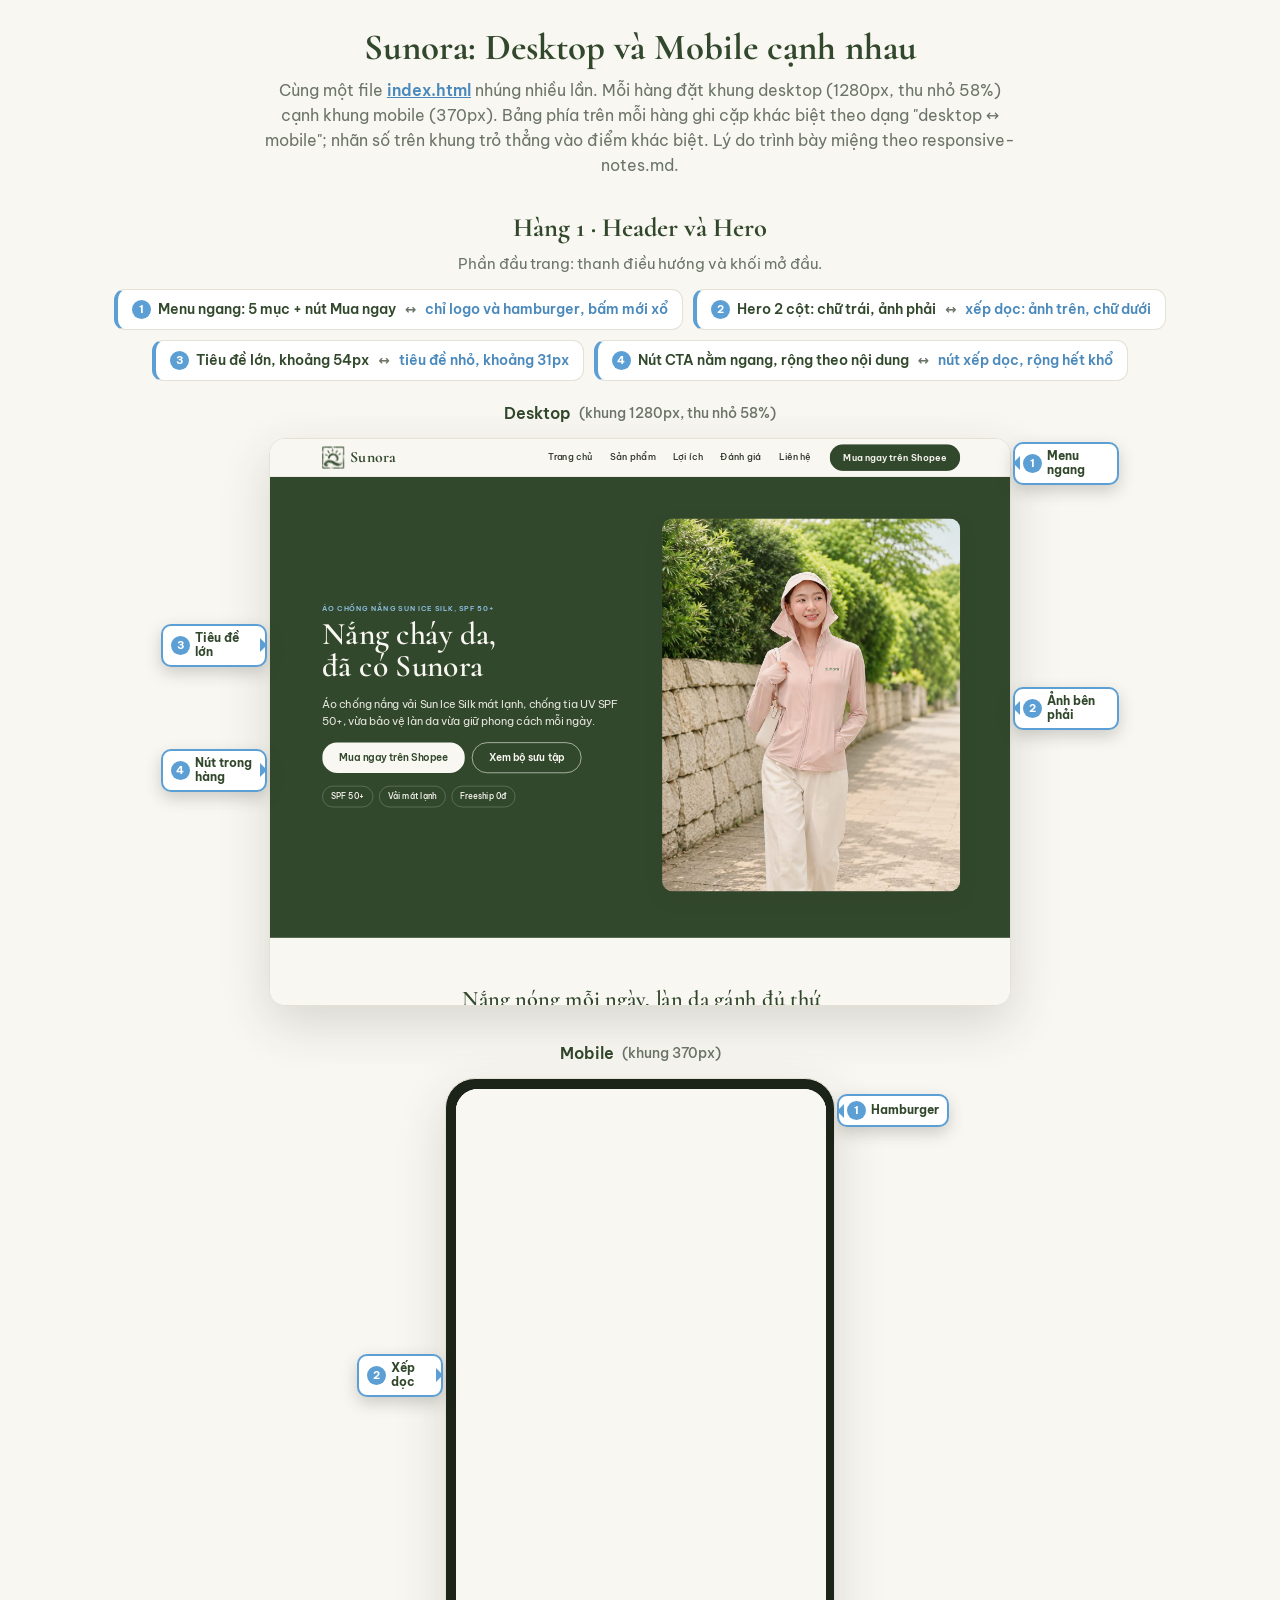
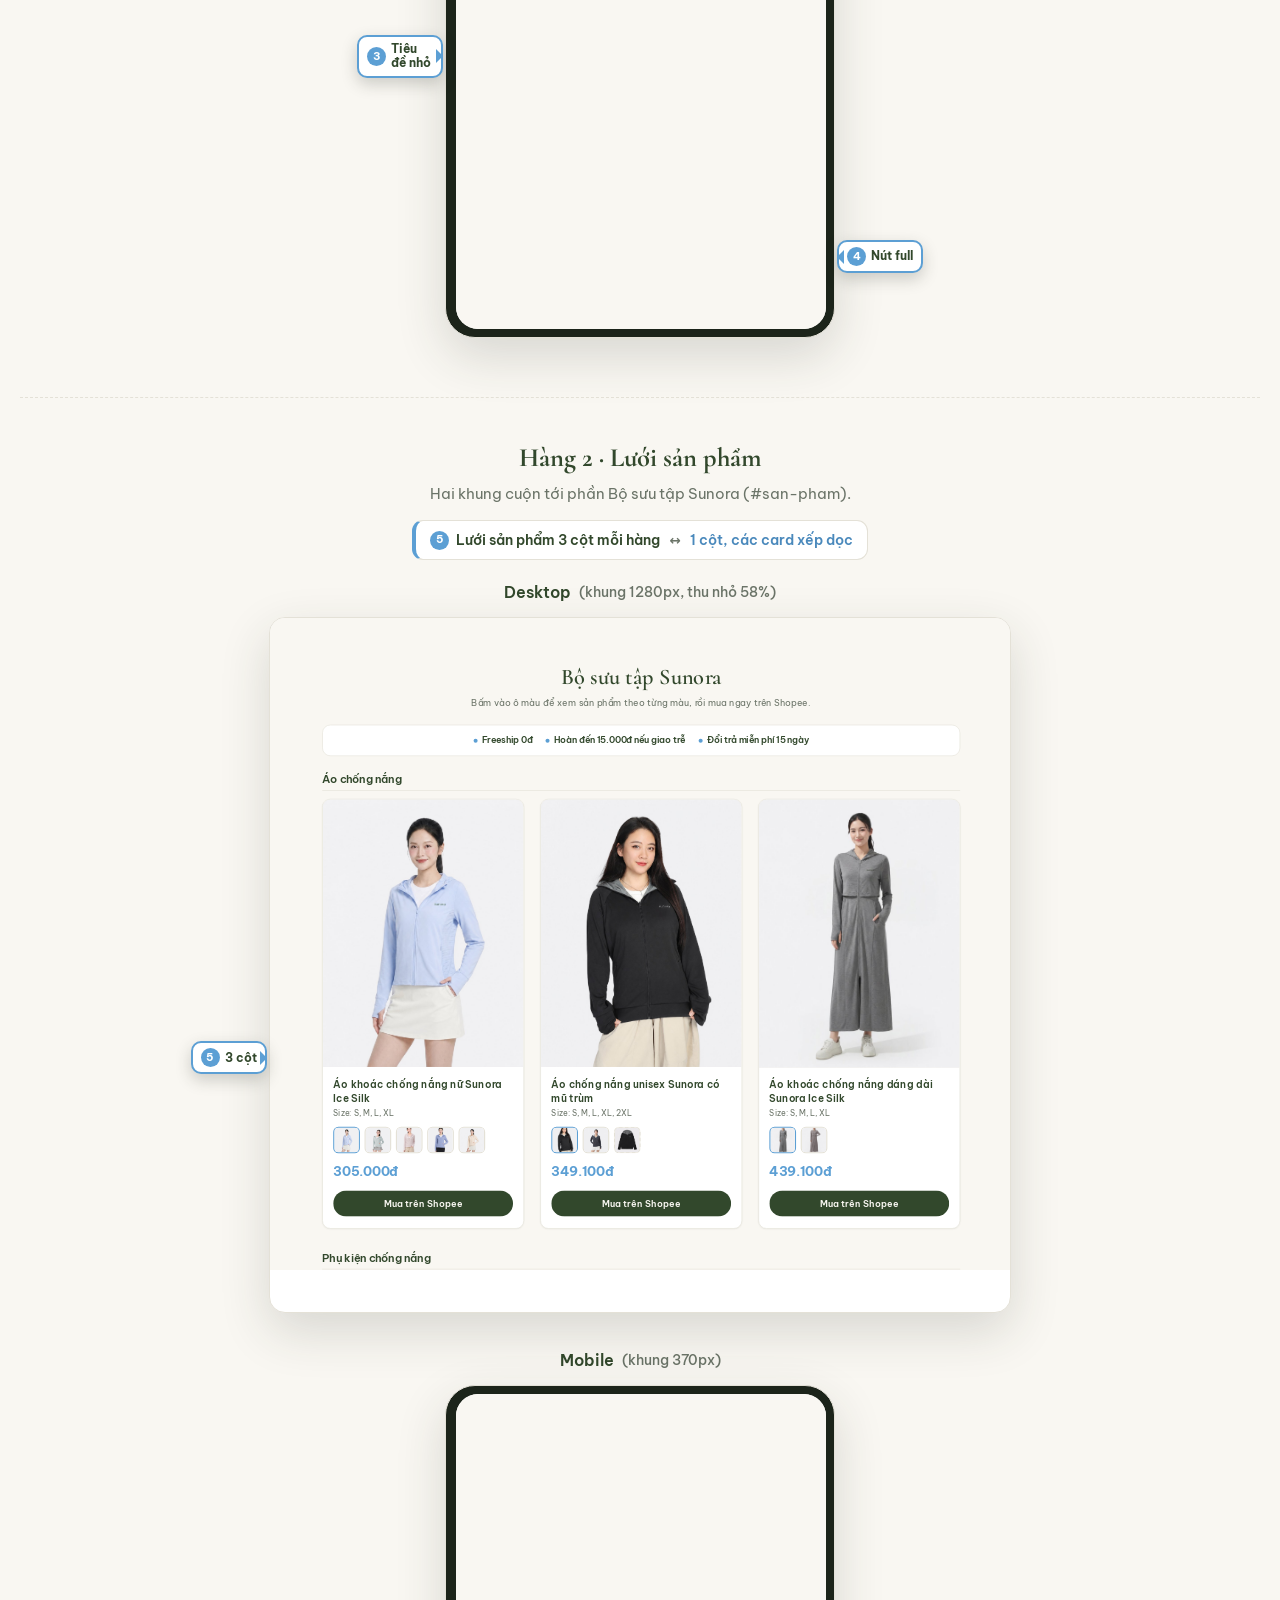
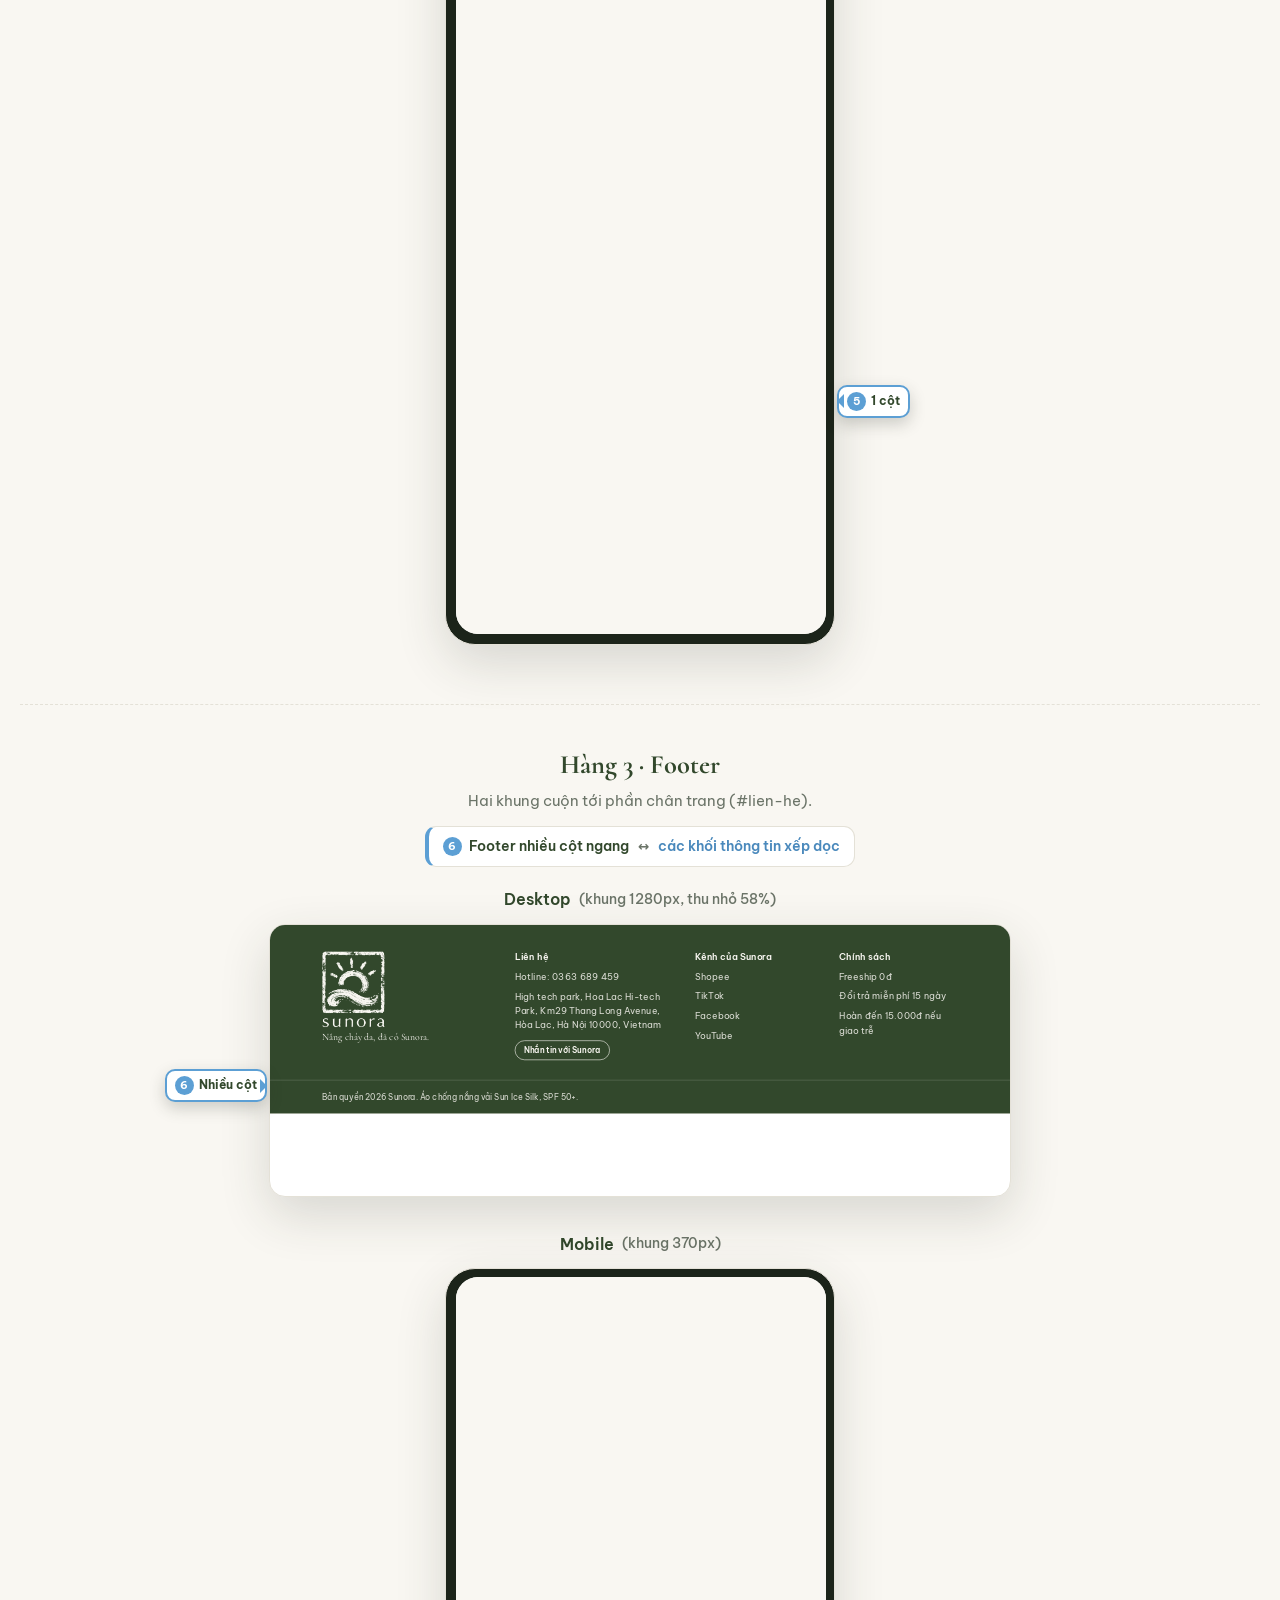
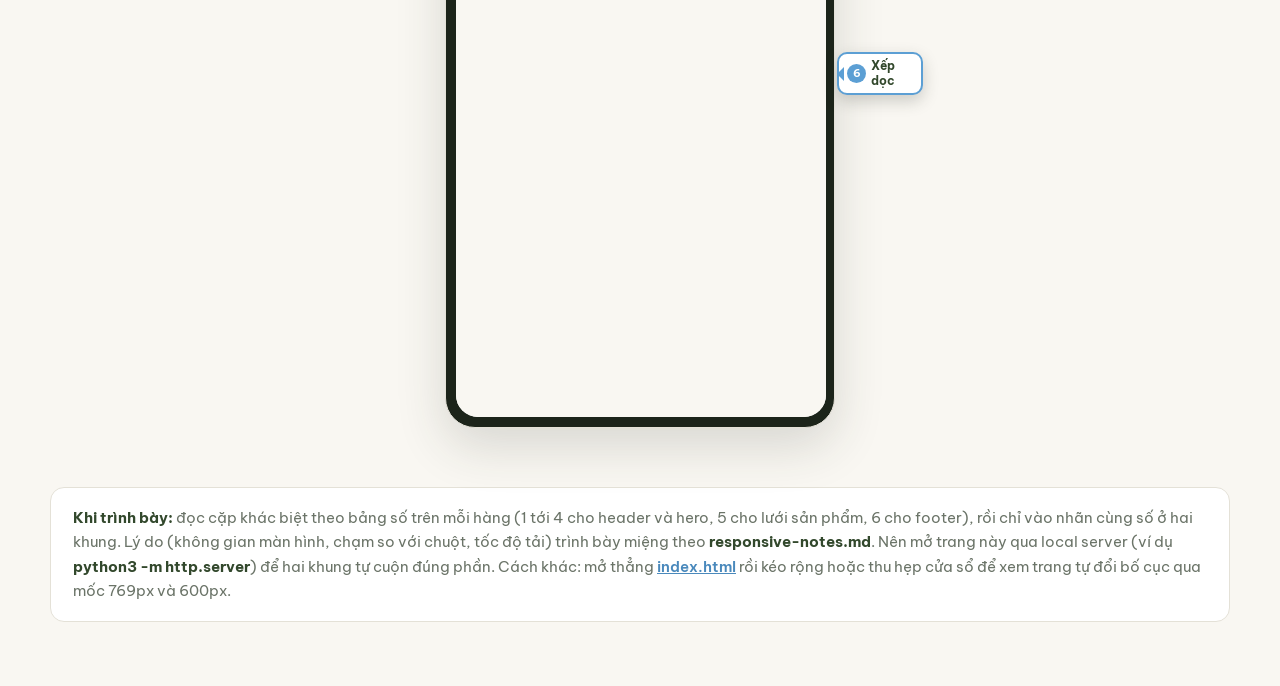
==== compare_N.html @ 93f47323 "Update Shopee prices in index.html and widen Hamburger callout in compare_N.html Co-Authored-By: Cla" ====
<!DOCTYPE html>
<html lang="vi">
<head>
  <meta charset="UTF-8">
  <meta name="viewport" content="width=device-width, initial-scale=1">
  <title>Sunora | So sánh Desktop và Mobile</title>
  <link rel="icon" type="image/png" href="assets/sunora-logo-icon.png">
  <link rel="preconnect" href="https://fonts.googleapis.com">
  <link rel="preconnect" href="https://fonts.gstatic.com" crossorigin>
  <link href="https://fonts.googleapis.com/css2?family=Be+Vietnam+Pro:wght@400;500;600;700&family=Cormorant:wght@600;700&display=swap" rel="stylesheet">
  <style>
    /* =====================================================================
       SUNORA  |  Trang so sánh Desktop vs Mobile (chiếu trước lớp)
       ---------------------------------------------------------------------
       CƠ CHẾ (giữ nguyên):
         - Khung desktop: iframe rộng 1280px (kích hoạt layout desktop) rồi
           transform: scale(0.58) cho vừa màn chiếu.
         - Khung mobile : iframe rộng 370px (kích hoạt layout mobile), 1:1.
         - Media query trong index.html phản ứng theo CHIỀU RỘNG iframe, nên mỗi
           khung tự chạy đúng bố cục thiết bị.
         - Hàng 2 và 3 cuộn iframe tới đúng phần (#san-pham, #lien-he) bằng JS
           same-origin (chạy khi mở qua local server). Mở bằng file:// thì dựa
           vào #hash trong src và chiều cao khung đã canh sẵn.

       NHÃN CALLOUT:
         - Mọi nhãn nằm NGOÀI khung, trong dải lề trái (lg) hoặc phải (rg), nên
           không bao giờ đè lên nội dung. Mũi tên ngắn trỏ vào mép khung gần điểm.
         - Toàn bộ TỌA ĐỘ NHÃN gom trong khối "VỊ TRÍ NHÃN" ở cuối phần CSS.
       ===================================================================== */

    :root {
      --moss: #32482C; --moss-dark: #28381F;
      --cream: #F9F7F2; --blue: #5C9FD4; --blue-dark: #4A89BC;
      --ink: #2C3327; --muted: #6B7468; --line: #E4E1D7;
      --head: "Cormorant", "Be Vietnam Pro", system-ui, serif;
      --body: "Be Vietnam Pro", system-ui, -apple-system, "Segoe UI", Roboto, sans-serif;
    }

    * { box-sizing: border-box; }
    body {
      margin: 0; font-family: var(--body);
      background: var(--cream); color: var(--ink);
      padding: 28px 20px 64px; line-height: 1.55;
    }

    /* --------------------------- Đầu trang ------------------------------- */
    .page-head { max-width: 1200px; margin: 0 auto 30px; text-align: center; }
    .page-head h1 { font-family: var(--head); color: var(--moss); font-size: 2.3rem; margin: 0 0 10px; line-height: 1.1; }
    .page-head p { color: var(--muted); margin: 0 auto; max-width: 760px; }
    .page-head a { color: var(--blue-dark); font-weight: 600; }

    /* --------------------------- Mỗi hàng so sánh ------------------------ */
    /* Đủ rộng để khung desktop (966px) và mobile (574px) đứng cạnh nhau trên màn
       chiếu rộng; màn hẹp hơn sẽ tự xuống dòng (khung mobile xuống dưới desktop). */
    .cmp { max-width: 1620px; margin: 0 auto 52px; }
    .cmp + .cmp { padding-top: 40px; border-top: 1px dashed var(--line); }

    .cmp__head { max-width: 1180px; margin: 0 auto 20px; }
    .cmp__head h2 { font-family: var(--head); color: var(--moss); font-size: 1.65rem; margin: 0 0 4px; text-align: center; }
    .cmp__head .cmp__sub { text-align: center; color: var(--muted); font-size: .92rem; margin: 0 0 14px; }

    /* Bảng cặp "desktop  ↔  mobile" (đây là phần chữ chính, đọc rõ khi chiếu) */
    .cmp__pairs { list-style: none; margin: 0; padding: 0; display: flex; flex-wrap: wrap; gap: 10px; justify-content: center; }
    .cmp__pairs li {
      background: #fff; border: 1px solid var(--line); border-left: 4px solid var(--blue);
      border-radius: 11px; padding: 9px 14px; font-size: 13.5px; color: var(--ink);
      max-width: 580px; display: flex; align-items: center; gap: 7px; flex-wrap: wrap;
    }
    .cmp__pairs .pc { color: var(--moss); font-weight: 600; }
    .cmp__pairs .mb { color: var(--blue-dark); font-weight: 600; }
    .cmp__pairs .sep { color: var(--muted); font-weight: 700; padding: 0 2px; }

    /* Huy hiệu số (bảng + callout dùng chung) */
    .tag {
      flex: 0 0 auto; width: 19px; height: 19px; border-radius: 50%;
      background: var(--blue); color: #fff; font-size: 11px; font-weight: 700;
      display: inline-flex; align-items: center; justify-content: center; vertical-align: middle;
    }

    /* --------------------------- Sân khấu 2 khung ------------------------ */
    .stage { display: flex; flex-wrap: wrap; gap: 28px; align-items: flex-start; justify-content: center; }
    .device { text-align: center; }
    /* Nhãn phải nằm TRÊN khung (block-level), không nằm cạnh, nếu không thì khung
       desktop và mobile cộng nhãn sẽ quá rộng và bị xuống dòng. */
    .device__label { display: flex; justify-content: center; align-items: center; gap: 8px; font-weight: 600; color: var(--moss); margin-bottom: 12px; }
    .device__label span { font-weight: 500; color: var(--muted); font-size: .85rem; }

    /* .frame có dải lề hai bên (--gut) để chứa nhãn; .screen mới là khung cắt. */
    .frame { position: relative; display: inline-block; line-height: 0; padding: 0 var(--gut); }
    .screen {
      background: #fff; border: 1px solid var(--line); border-radius: 16px;
      overflow: hidden; box-shadow: 0 18px 50px rgba(44, 51, 39, .16);
    }
    .screen iframe { border: 0; display: block; }

    /* Khung DESKTOP: nhúng 1280px rồi thu nhỏ 58% */
    .desktop { --scale: 0.58; --w: 1280px; --h: 1640px; --gut: 112px; }
    .desktop .screen { width: calc(var(--w) * var(--scale)); height: calc(var(--h) * var(--scale)); }
    .desktop iframe { width: var(--w); height: var(--h); transform: scale(var(--scale)); transform-origin: top left; }

    /* Khung MOBILE: viền điện thoại, iframe rộng 370px */
    .phone { --pw: 390px; --ph: 780px; --pad: 10px; --gut: 92px; }
    .phone .screen { width: var(--pw); height: var(--ph); border-radius: 30px; padding: var(--pad); background: #1c241a; }
    .phone iframe { width: calc(var(--pw) - var(--pad) * 2); height: calc(var(--ph) - var(--pad) * 2); border-radius: 22px; background: #fff; }

    /* Chiều cao riêng từng hàng (lộ đúng phần cần so sánh) */
    .stage-hero     .desktop { --h: 980px; }
    .stage-hero     .phone   { --ph: 860px; }
    .stage-products .desktop { --h: 1200px; }
    .stage-products .phone   { --ph: 860px; }
    .stage-footer   .desktop { --h: 470px; }
    .stage-footer   .phone   { --ph: 760px; }

    /* --------------------------- Callout (ngoài khung) ------------------- */
    .callout {
      position: absolute; z-index: 6; pointer-events: none;
      display: inline-flex; align-items: center; gap: 5px;
      width: max-content; max-width: calc(var(--gut) - 6px); text-align: left;
      font-size: 12px; font-weight: 700; line-height: 1.2; color: var(--moss);
      background: #fff; border: 2px solid var(--blue); border-radius: 10px;
      padding: 5px 8px; box-shadow: 0 6px 16px rgba(44, 51, 39, .22);
    }
    /* lg = lề trái, mép phải nhãn sát mép trái màn, mũi tên trỏ phải vào màn */
    .callout.lg { right: calc(100% - var(--gut) + 2px); left: auto; }
    /* rg = lề phải, mép trái nhãn sát mép phải màn, mũi tên trỏ trái vào màn */
    .callout.rg { left: calc(100% - var(--gut) + 2px); right: auto; }

    .callout::after { content: ""; position: absolute; top: 50%; width: 0; height: 0; }
    .callout.lg::after { right: -9px; transform: translateY(-50%); border: 7px solid transparent; border-left-color: var(--blue); }
    .callout.rg::after { left: -9px;  transform: translateY(-50%); border: 7px solid transparent; border-right-color: var(--blue); }

    /* --------------------------- Ghi chú cuối trang ---------------------- */
    .legend {
      max-width: 1180px; margin: 4px auto 0; padding: 18px 22px;
      background: #fff; border: 1px solid var(--line); border-radius: 14px;
      color: var(--muted); font-size: .92rem; line-height: 1.65;
    }
    .legend strong { color: var(--moss); }
    .legend a { color: var(--blue-dark); font-weight: 600; }

    /* =====================================================================
       VỊ TRÍ NHÃN  (CHỈNH Ở ĐÂY)
       top = px trong KHUNG ĐÃ HIỂN THỊ. Desktop đã thu nhỏ 0.58 (1px khung
       desktop = ~1.72px nội dung gốc). Mobile 1:1. lg/rg đặt ở class trong HTML.
       ===================================================================== */
    /* Hàng 1 desktop (canh theo vị trí thật đo trong khung) */
    #r1d1 { top: 4px; }     /* Menu ngang (rg) -> thanh menu */
    #r1d3 { top: 186px; }   /* Tiêu đề lớn (lg) -> tiêu đề hero */
    #r1d2 { top: 249px; }   /* Ảnh bên phải (rg) -> ảnh người mẫu */
    #r1d4 { top: 311px; }   /* Nút trong hàng (lg) -> cụm nút CTA */
    /* Hàng 1 mobile */
    #r1m1 { top: 16px; max-width: none; white-space: nowrap; }   /* Hamburger (rg): cho hiện đủ một dòng, không cắt */
    #r1m2 { top: 276px; }   /* Xếp dọc (lg) -> ảnh nằm trên */
    #r1m3 { top: 557px; }   /* Tiêu đề nhỏ (lg) */
    #r1m4 { top: 762px; }   /* Nút full (rg) */
    /* Hàng 2 */
    #r2d5 { top: 424px; }   /* 3 cột (lg) -> hàng 3 card */
    #r2m5 { top: 600px; }   /* 1 cột (rg) -> card đơn */
    /* Hàng 3 */
    #r3d6 { top: 145px; }   /* Nhiều cột (lg) -> 4 cột footer */
    #r3m6 { top: 384px; }   /* Xếp dọc (rg) -> khối footer dọc */

    /* Màn hẹp: hai khung tự xuống dòng cho gọn */
    @media (max-width: 1024px) {
      .stage { gap: 20px; }
    }
  </style>
</head>
<body>

  <header class="page-head">
    <h1>Sunora: Desktop và Mobile cạnh nhau</h1>
    <p>Cùng một file <a href="index.html" target="_blank" rel="noopener">index.html</a> nhúng nhiều lần.
       Mỗi hàng đặt khung desktop (1280px, thu nhỏ 58%) cạnh khung mobile (370px). Bảng phía trên mỗi hàng ghi
       cặp khác biệt theo dạng "desktop ↔ mobile"; nhãn số trên khung trỏ thẳng vào điểm khác biệt. Lý do trình
       bày miệng theo responsive-notes.md.</p>
  </header>

  <!-- ===================== HÀNG 1: HEADER + HERO ===================== -->
  <section class="cmp stage-hero">
    <div class="cmp__head">
      <h2>Hàng 1 · Header và Hero</h2>
      <p class="cmp__sub">Phần đầu trang: thanh điều hướng và khối mở đầu.</p>
      <ul class="cmp__pairs">
        <li><span class="tag">1</span> <span class="pc">Menu ngang: 5 mục + nút Mua ngay</span> <span class="sep">↔</span> <span class="mb">chỉ logo và hamburger, bấm mới xổ</span></li>
        <li><span class="tag">2</span> <span class="pc">Hero 2 cột: chữ trái, ảnh phải</span> <span class="sep">↔</span> <span class="mb">xếp dọc: ảnh trên, chữ dưới</span></li>
        <li><span class="tag">3</span> <span class="pc">Tiêu đề lớn, khoảng 54px</span> <span class="sep">↔</span> <span class="mb">tiêu đề nhỏ, khoảng 31px</span></li>
        <li><span class="tag">4</span> <span class="pc">Nút CTA nằm ngang, rộng theo nội dung</span> <span class="sep">↔</span> <span class="mb">nút xếp dọc, rộng hết khổ</span></li>
      </ul>
    </div>

    <div class="stage">
      <section class="device desktop">
        <div class="device__label">Desktop <span>(khung 1280px, thu nhỏ 58%)</span></div>
        <div class="frame">
          <div class="screen"><iframe src="index.html" title="Sunora desktop: header và hero"></iframe></div>
          <span class="callout rg" id="r1d1"><span class="tag">1</span> Menu ngang</span>
          <span class="callout lg" id="r1d3"><span class="tag">3</span> Tiêu đề lớn</span>
          <span class="callout lg" id="r1d4"><span class="tag">4</span> Nút trong hàng</span>
          <span class="callout rg" id="r1d2"><span class="tag">2</span> Ảnh bên phải</span>
        </div>
      </section>

      <section class="device phone">
        <div class="device__label">Mobile <span>(khung 370px)</span></div>
        <div class="frame">
          <div class="screen"><iframe src="index.html" title="Sunora mobile: header và hero"></iframe></div>
          <span class="callout rg" id="r1m1"><span class="tag">1</span> Hamburger</span>
          <span class="callout lg" id="r1m2"><span class="tag">2</span> Xếp dọc</span>
          <span class="callout lg" id="r1m3"><span class="tag">3</span> Tiêu đề nhỏ</span>
          <span class="callout rg" id="r1m4"><span class="tag">4</span> Nút full</span>
        </div>
      </section>
    </div>
  </section>

  <!-- ===================== HÀNG 2: LƯỚI SẢN PHẨM ===================== -->
  <section class="cmp stage-products">
    <div class="cmp__head">
      <h2>Hàng 2 · Lưới sản phẩm</h2>
      <p class="cmp__sub">Hai khung cuộn tới phần Bộ sưu tập Sunora (#san-pham).</p>
      <ul class="cmp__pairs">
        <li><span class="tag">5</span> <span class="pc">Lưới sản phẩm 3 cột mỗi hàng</span> <span class="sep">↔</span> <span class="mb">1 cột, các card xếp dọc</span></li>
      </ul>
    </div>

    <div class="stage">
      <section class="device desktop">
        <div class="device__label">Desktop <span>(khung 1280px, thu nhỏ 58%)</span></div>
        <div class="frame">
          <div class="screen"><iframe src="index.html#san-pham" data-scroll="#san-pham" title="Sunora desktop: lưới sản phẩm 3 cột"></iframe></div>
          <span class="callout lg" id="r2d5"><span class="tag">5</span> 3 cột</span>
        </div>
      </section>

      <section class="device phone">
        <div class="device__label">Mobile <span>(khung 370px)</span></div>
        <div class="frame">
          <div class="screen"><iframe src="index.html#san-pham" data-scroll="#san-pham" title="Sunora mobile: lưới sản phẩm 1 cột"></iframe></div>
          <span class="callout rg" id="r2m5"><span class="tag">5</span> 1 cột</span>
        </div>
      </section>
    </div>
  </section>

  <!-- ===================== HÀNG 3: FOOTER ===================== -->
  <section class="cmp stage-footer">
    <div class="cmp__head">
      <h2>Hàng 3 · Footer</h2>
      <p class="cmp__sub">Hai khung cuộn tới phần chân trang (#lien-he).</p>
      <ul class="cmp__pairs">
        <li><span class="tag">6</span> <span class="pc">Footer nhiều cột ngang</span> <span class="sep">↔</span> <span class="mb">các khối thông tin xếp dọc</span></li>
      </ul>
    </div>

    <div class="stage">
      <section class="device desktop">
        <div class="device__label">Desktop <span>(khung 1280px, thu nhỏ 58%)</span></div>
        <div class="frame">
          <div class="screen"><iframe src="index.html#lien-he" data-scroll="#lien-he" title="Sunora desktop: footer nhiều cột"></iframe></div>
          <span class="callout lg" id="r3d6"><span class="tag">6</span> Nhiều cột</span>
        </div>
      </section>

      <section class="device phone">
        <div class="device__label">Mobile <span>(khung 370px)</span></div>
        <div class="frame">
          <div class="screen"><iframe src="index.html#lien-he" data-scroll="#lien-he" title="Sunora mobile: footer xếp dọc"></iframe></div>
          <span class="callout rg" id="r3m6"><span class="tag">6</span> Xếp dọc</span>
        </div>
      </section>
    </div>
  </section>

  <p class="legend">
    <strong>Khi trình bày:</strong> đọc cặp khác biệt theo bảng số trên mỗi hàng (1 tới 4 cho header và hero,
    5 cho lưới sản phẩm, 6 cho footer), rồi chỉ vào nhãn cùng số ở hai khung. Lý do (không gian màn hình,
    chạm so với chuột, tốc độ tải) trình bày miệng theo <strong>responsive-notes.md</strong>.
    Nên mở trang này qua local server (ví dụ <strong>python3 -m http.server</strong>) để hai khung tự cuộn đúng phần.
    Cách khác: mở thẳng <a href="index.html" target="_blank" rel="noopener">index.html</a> rồi kéo rộng hoặc thu hẹp
    cửa sổ để xem trang tự đổi bố cục qua mốc 769px và 600px.
  </p>

  <script>
    /* Cuộn iframe có data-scroll tới đúng phần, trừ chiều cao header dính (~64px).
       Same-origin nên chạy khi mở qua local server. file:// có thể chặn, khi đó
       dựa vào #hash trong src và chiều cao khung đã canh sẵn. */
    (function () {
      var HEADER = 64;
      function place(f) {
        var sel = f.getAttribute('data-scroll');
        if (!sel) return;
        try {
          var w = f.contentWindow, d = w.document;
          var el = d.querySelector(sel);
          if (!el) return;
          d.documentElement.style.scrollBehavior = 'auto';
          w.scrollTo(0, 0);
          var y = el.getBoundingClientRect().top - HEADER - 6;
          w.scrollTo(0, Math.max(0, y));
        } catch (e) { /* file:// chặn DOM iframe: dựa vào #hash */ }
      }
      function hook(f) {
        f.addEventListener('load', function () {
          place(f);
          setTimeout(function () { place(f); }, 350);
          setTimeout(function () { place(f); }, 900);
        });
      }
      document.querySelectorAll('iframe[data-scroll]').forEach(hook);
      window.addEventListener('resize', function () {
        document.querySelectorAll('iframe[data-scroll]').forEach(place);
      });
      /* #hash trong src của iframe có thể khiến TRANG CHA tự cuộn xuống khi tải.
         Ghim trang cha về đầu trong ~1.6s đầu để luôn mở ra từ phần đầu. */
      function pinTop(){
        var n = 0;
        var id = setInterval(function () { window.scrollTo(0, 0); if (++n > 7) clearInterval(id); }, 200);
      }
      window.addEventListener('load', pinTop);
      pinTop();
    })();
  </script>

</body>
</html>
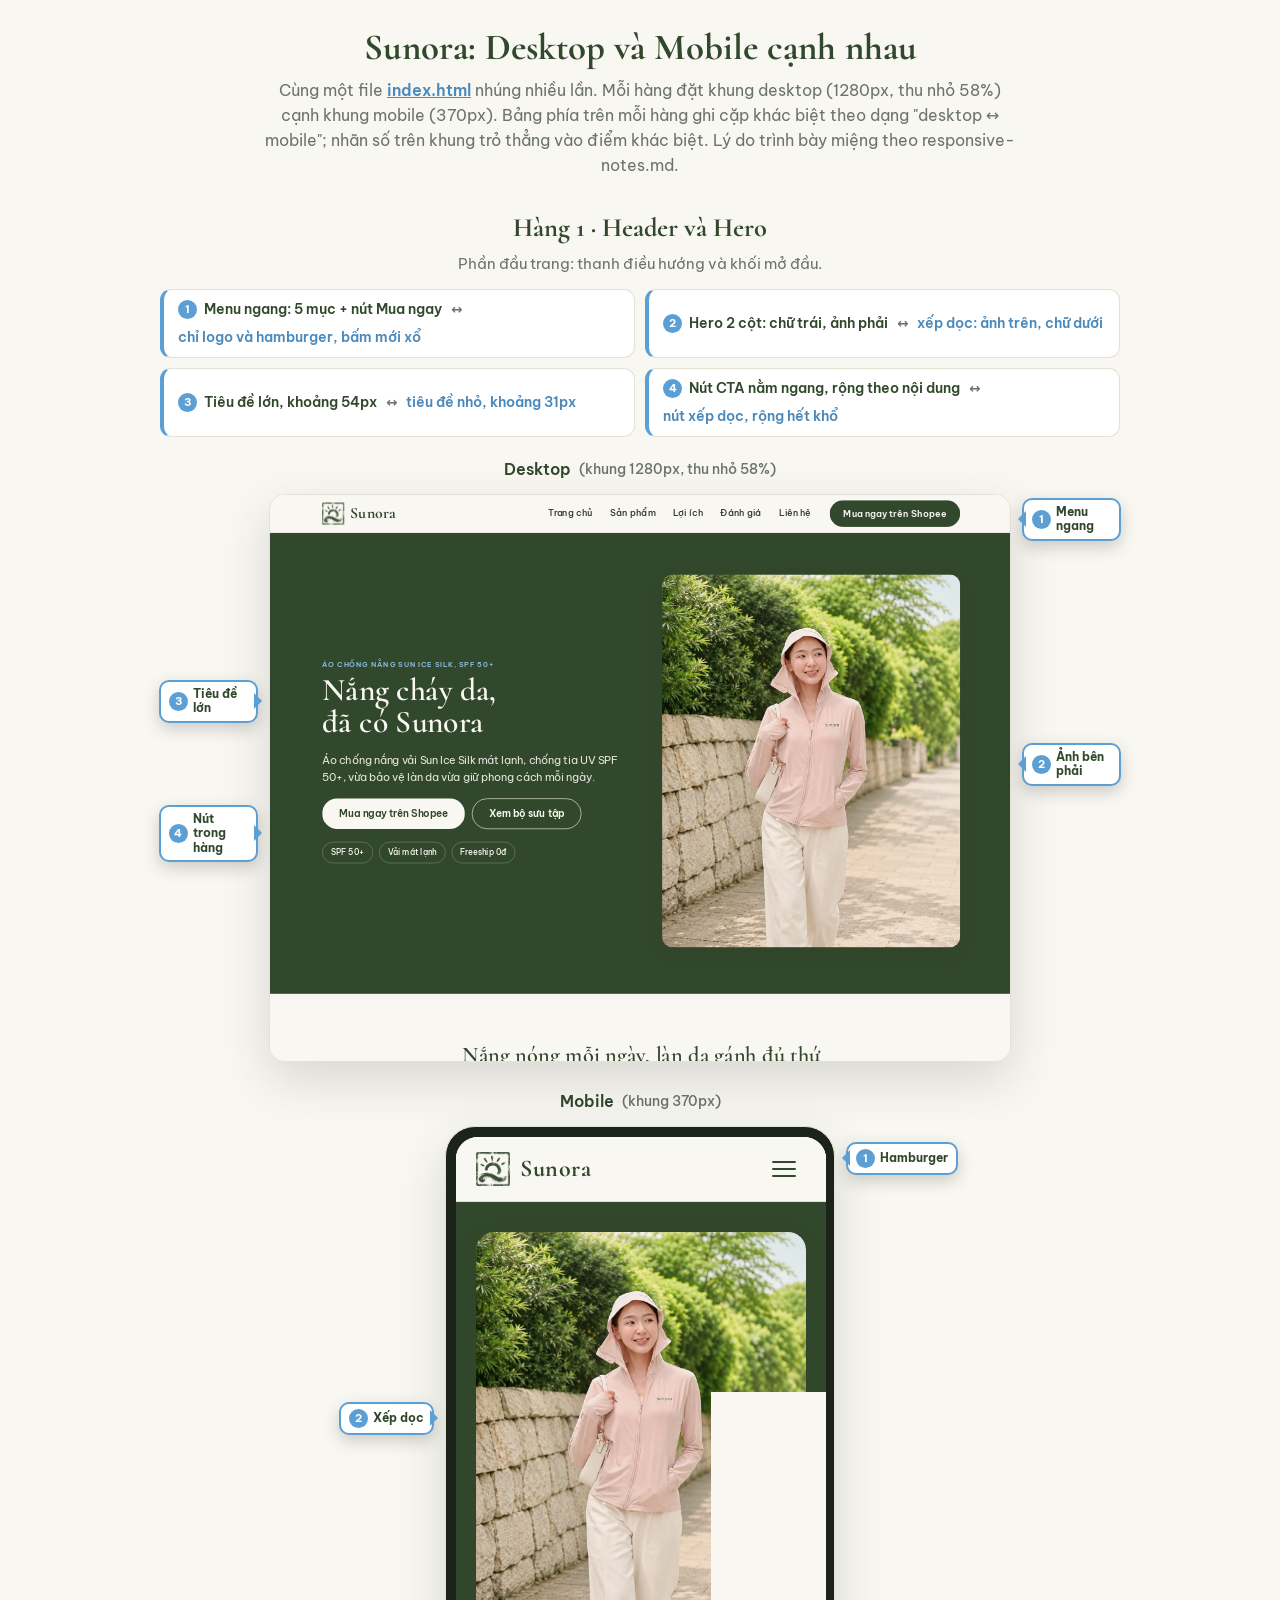
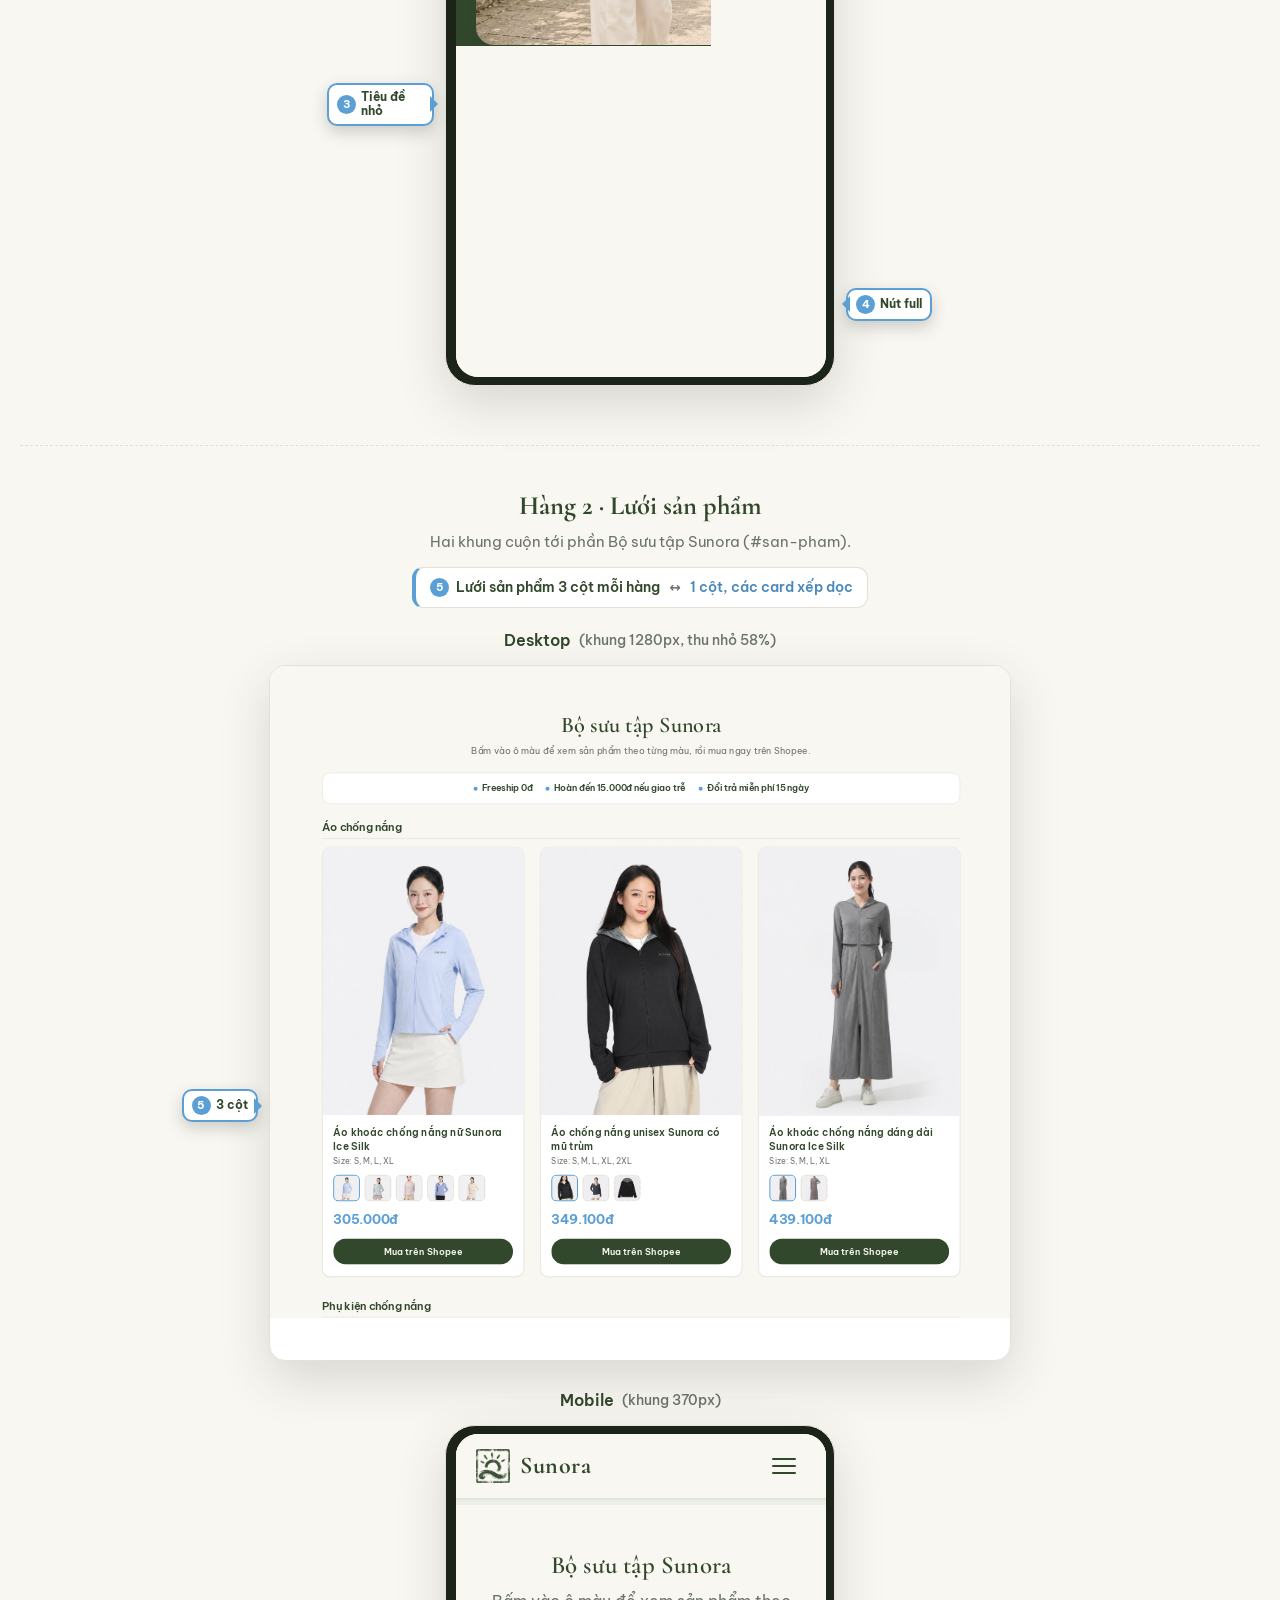
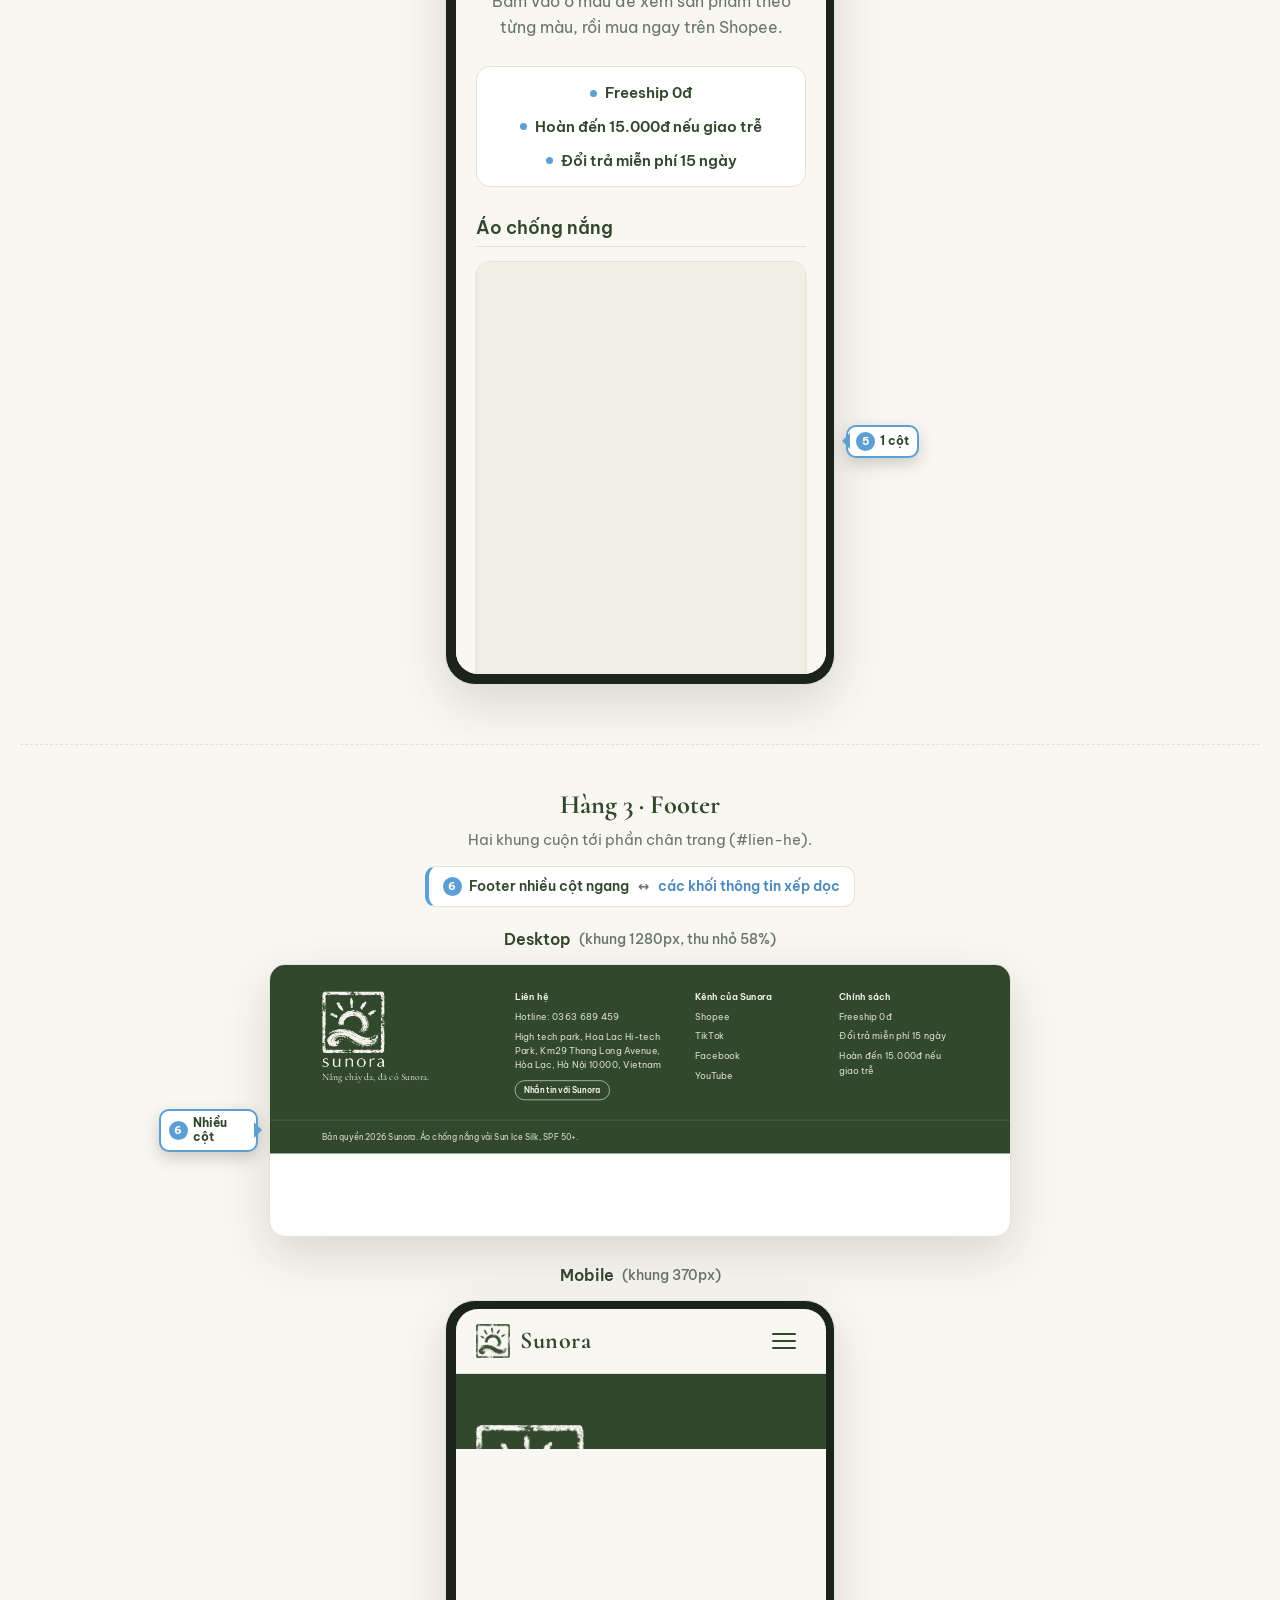
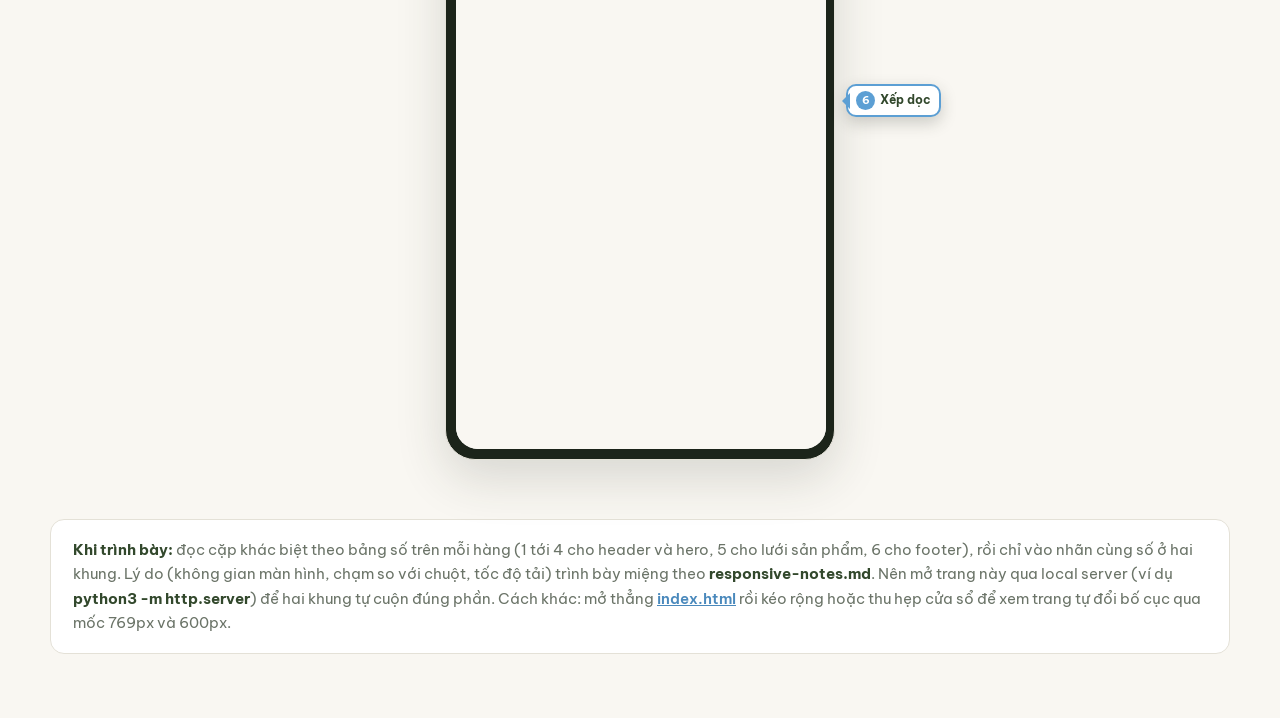
==== commit faea1d51: "Add breathing room to compare_N callout arrows and align Hang 1 pairs into a 2x2 grid Co-Authored-By" ====
--- a/compare_N.html
+++ b/compare_N.html
@@ -70,6 +70,14 @@
     .cmp__pairs .mb { color: var(--blue-dark); font-weight: 600; }
     .cmp__pairs .sep { color: var(--muted); font-weight: 700; padding: 0 2px; }
 
+    /* Hàng 1 có 4 chip cặp: xếp lưới 2x2 thẳng cột theo thứ tự 1,2,3,4 (1,2 trên; 3,4 dưới).
+       Hàng 2 và 3 chỉ có 1 chip nên giữ canh giữa theo .cmp__pairs gốc (flex center). */
+    .stage-hero .cmp__pairs {
+      display: grid; grid-template-columns: 1fr 1fr; gap: 10px;
+      max-width: 960px; margin-inline: auto;
+    }
+    .stage-hero .cmp__pairs li { max-width: none; }
+
     /* Huy hiệu số (bảng + callout dùng chung) */
     .tag {
       flex: 0 0 auto; width: 19px; height: 19px; border-radius: 50%;
@@ -78,7 +86,7 @@
     }
 
     /* --------------------------- Sân khấu 2 khung ------------------------ */
-    .stage { display: flex; flex-wrap: wrap; gap: 28px; align-items: flex-start; justify-content: center; }
+    .stage { display: flex; flex-wrap: wrap; gap: 20px; align-items: flex-start; justify-content: center; }
     .device { text-align: center; }
     /* Nhãn phải nằm TRÊN khung (block-level), không nằm cạnh, nếu không thì khung
        desktop và mobile cộng nhãn sẽ quá rộng và bị xuống dòng. */
@@ -99,7 +107,7 @@
     .desktop iframe { width: var(--w); height: var(--h); transform: scale(var(--scale)); transform-origin: top left; }
 
     /* Khung MOBILE: viền điện thoại, iframe rộng 370px */
-    .phone { --pw: 390px; --ph: 780px; --pad: 10px; --gut: 92px; }
+    .phone { --pw: 390px; --ph: 780px; --pad: 10px; --gut: 120px; }
     .phone .screen { width: var(--pw); height: var(--ph); border-radius: 30px; padding: var(--pad); background: #1c241a; }
     .phone iframe { width: calc(var(--pw) - var(--pad) * 2); height: calc(var(--ph) - var(--pad) * 2); border-radius: 22px; background: #fff; }
 
@@ -113,21 +121,23 @@
 
     /* --------------------------- Callout (ngoài khung) ------------------- */
     .callout {
+      --lead: 11px;   /* khoảng chip lùi khỏi mép khung, chừa chỗ cho mũi tên + khoảng thở */
       position: absolute; z-index: 6; pointer-events: none;
       display: inline-flex; align-items: center; gap: 5px;
-      width: max-content; max-width: calc(var(--gut) - 6px); text-align: left;
+      width: max-content; max-width: calc(var(--gut) - var(--lead) - 2px); text-align: left;
       font-size: 12px; font-weight: 700; line-height: 1.2; color: var(--moss);
       background: #fff; border: 2px solid var(--blue); border-radius: 10px;
       padding: 5px 8px; box-shadow: 0 6px 16px rgba(44, 51, 39, .22);
     }
-    /* lg = lề trái, mép phải nhãn sát mép trái màn, mũi tên trỏ phải vào màn */
-    .callout.lg { right: calc(100% - var(--gut) + 2px); left: auto; }
-    /* rg = lề phải, mép trái nhãn sát mép phải màn, mũi tên trỏ trái vào màn */
-    .callout.rg { left: calc(100% - var(--gut) + 2px); right: auto; }
-
+    /* lg = lề trái, nhãn lùi khỏi mép trái màn một khoảng --lead, mũi tên trỏ phải */
+    .callout.lg { right: calc(100% - var(--gut) + var(--lead)); left: auto; }
+    /* rg = lề phải, nhãn lùi khỏi mép phải màn một khoảng --lead, mũi tên trỏ trái */
+    .callout.rg { left: calc(100% - var(--gut) + var(--lead)); right: auto; }
+
+    /* Mũi tên dài hơn một chút và chừa khoảng thở khoảng 5px tới mép khung */
     .callout::after { content: ""; position: absolute; top: 50%; width: 0; height: 0; }
-    .callout.lg::after { right: -9px; transform: translateY(-50%); border: 7px solid transparent; border-left-color: var(--blue); }
-    .callout.rg::after { left: -9px;  transform: translateY(-50%); border: 7px solid transparent; border-right-color: var(--blue); }
+    .callout.lg::after { right: -14px; transform: translateY(-50%); border: 8px solid transparent; border-left-color: var(--blue); }
+    .callout.rg::after { left: -14px;  transform: translateY(-50%); border: 8px solid transparent; border-right-color: var(--blue); }
 
     /* --------------------------- Ghi chú cuối trang ---------------------- */
     .legend {
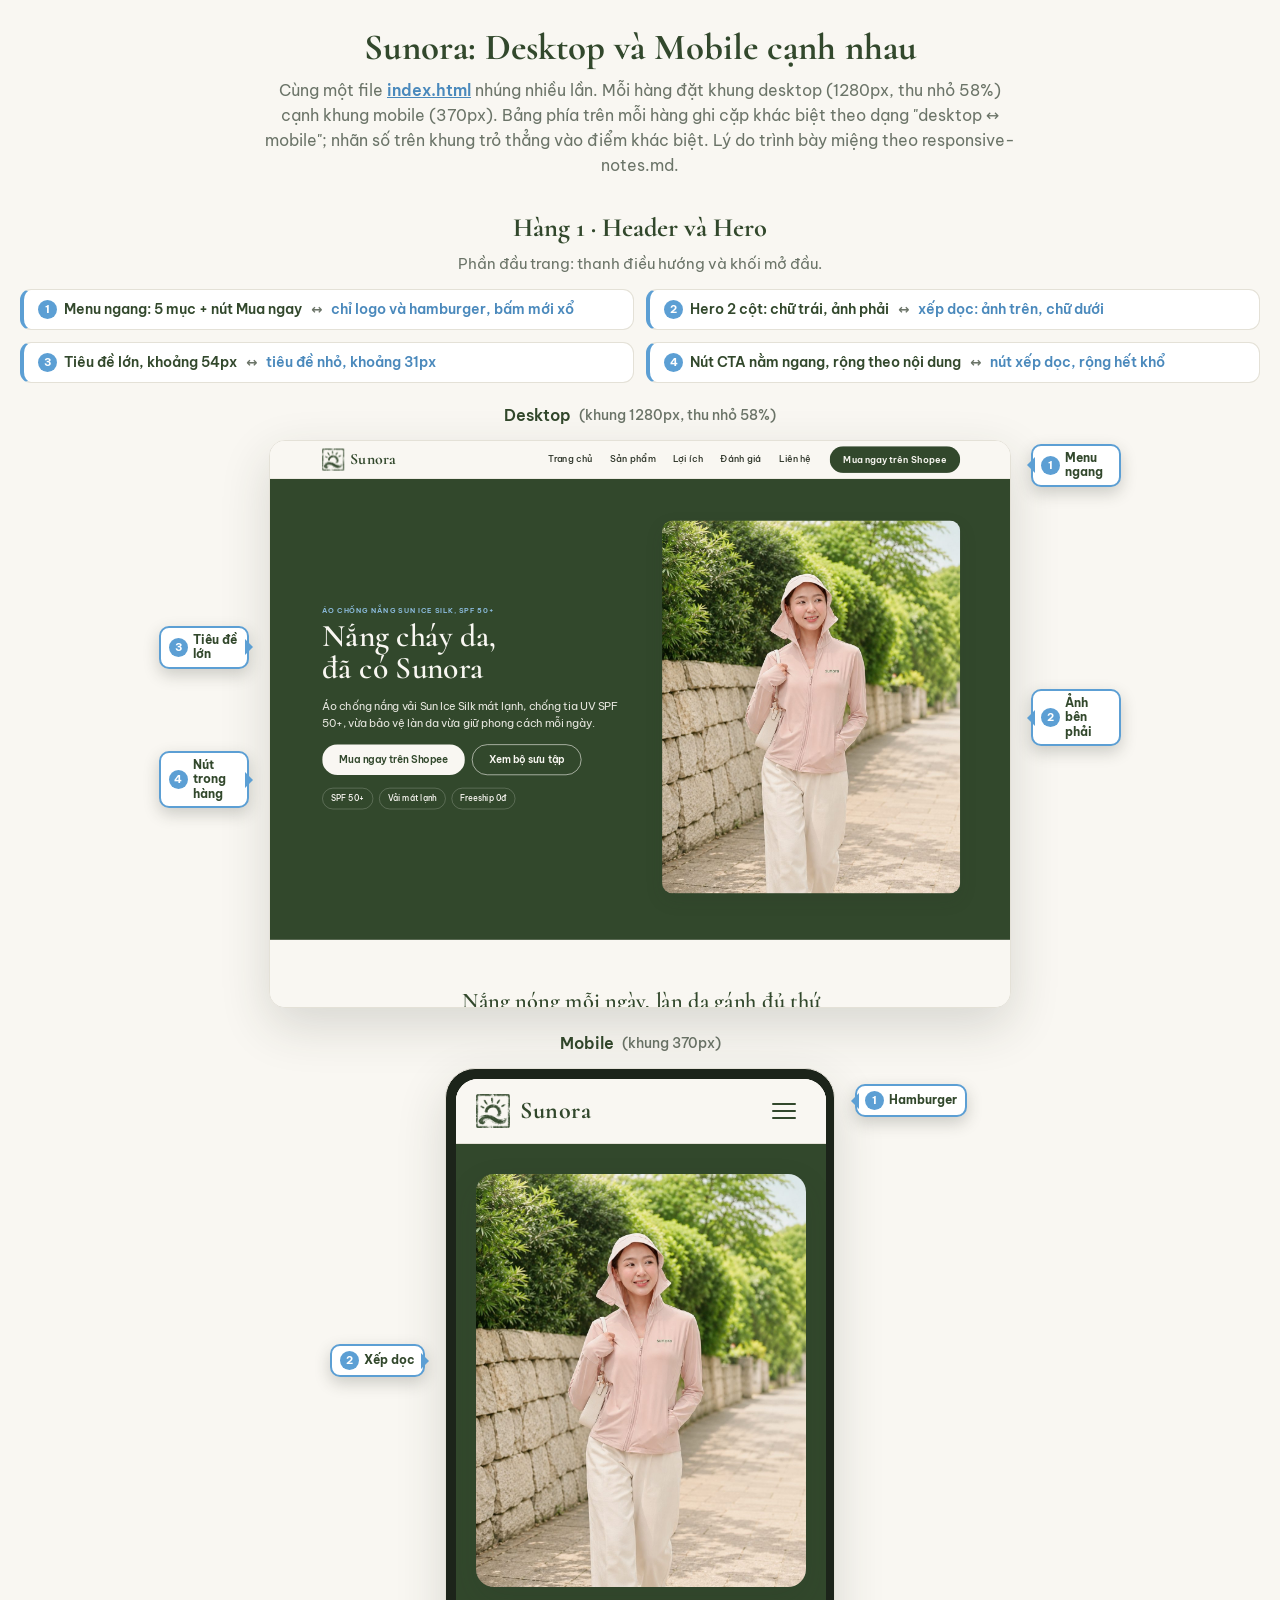
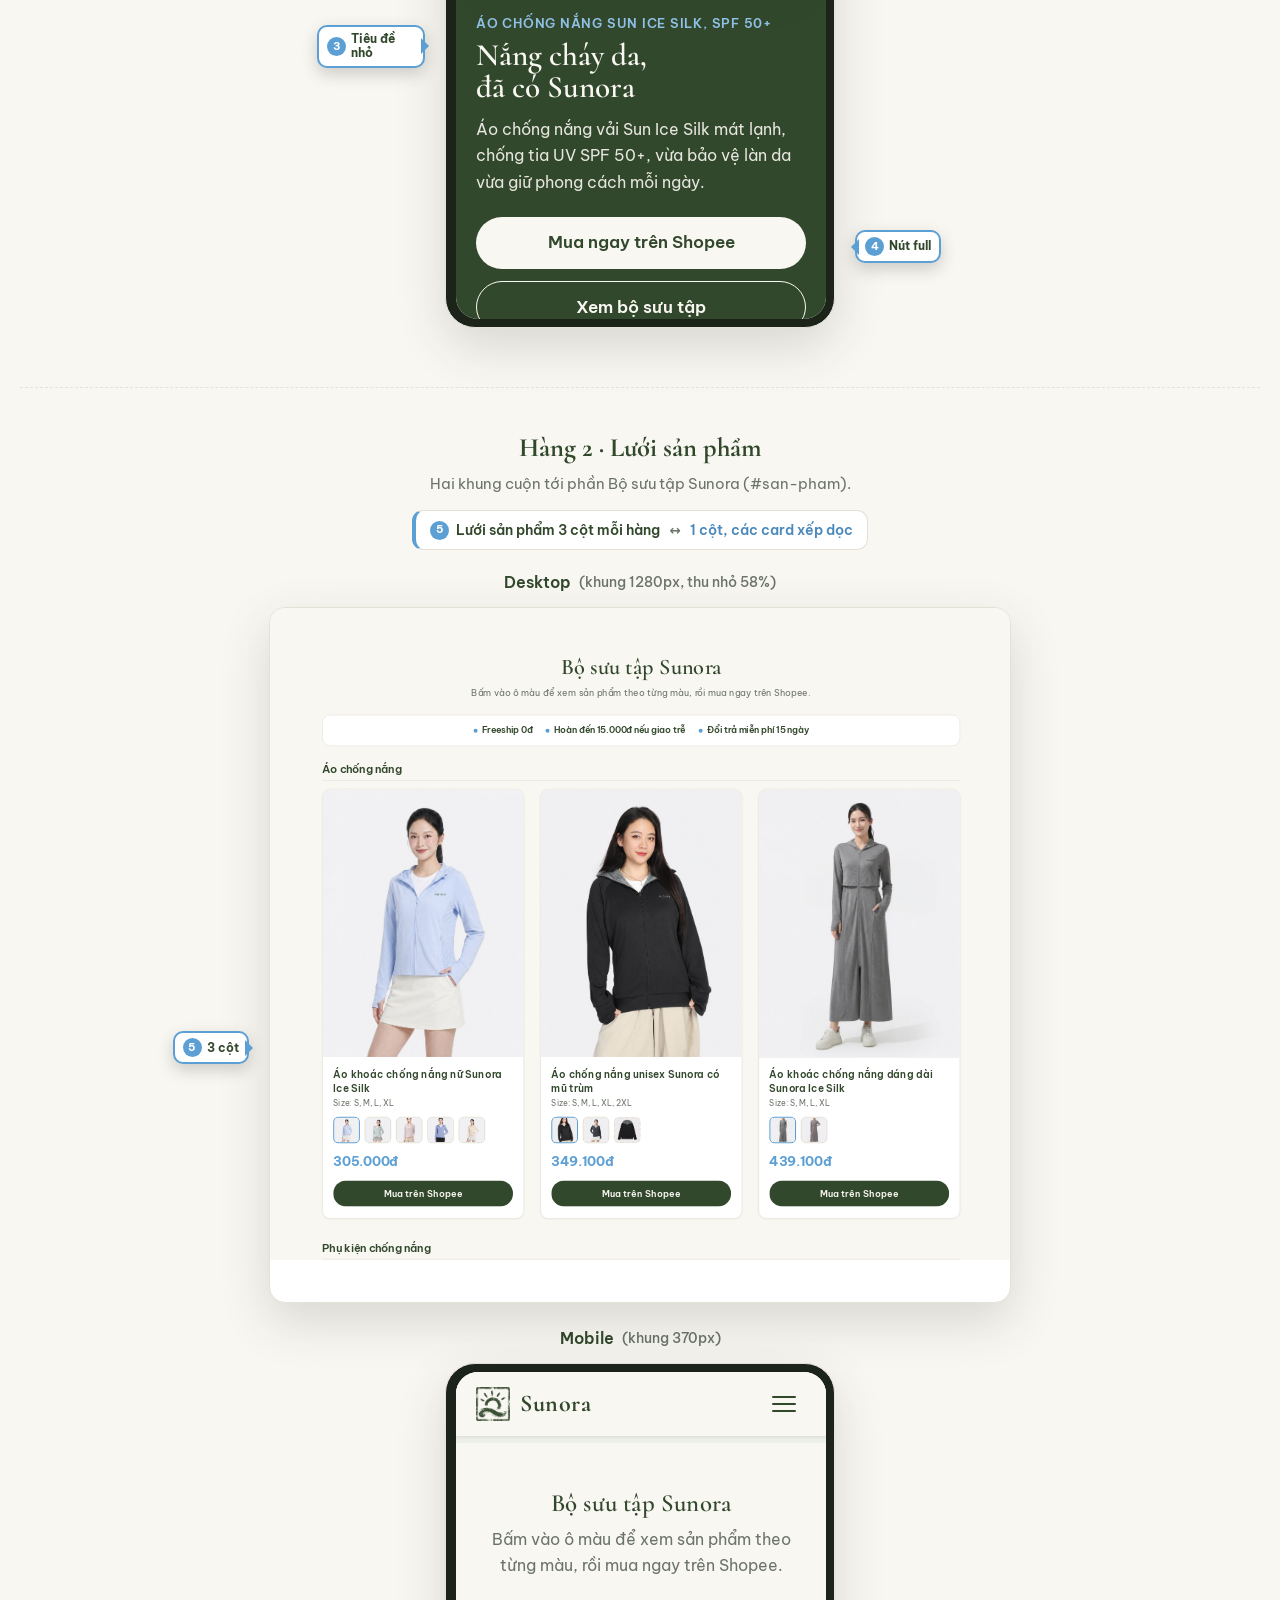
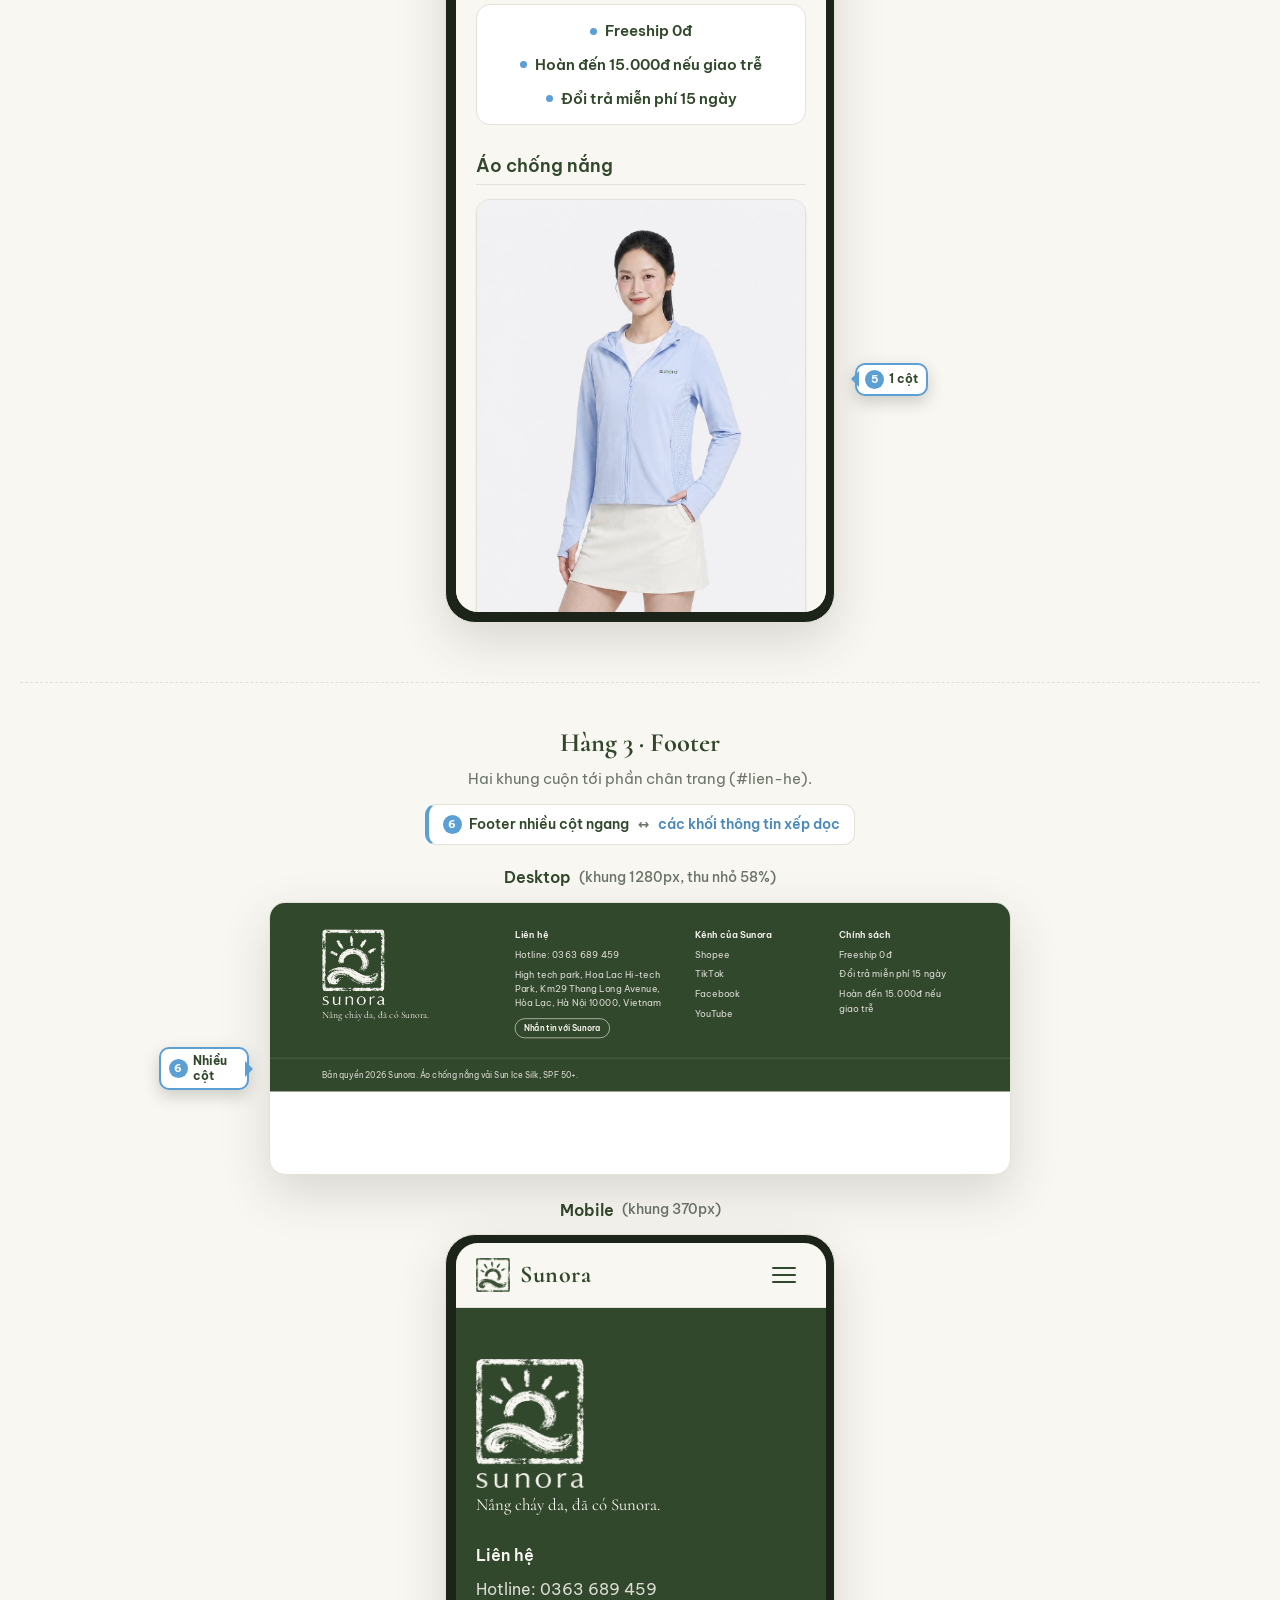
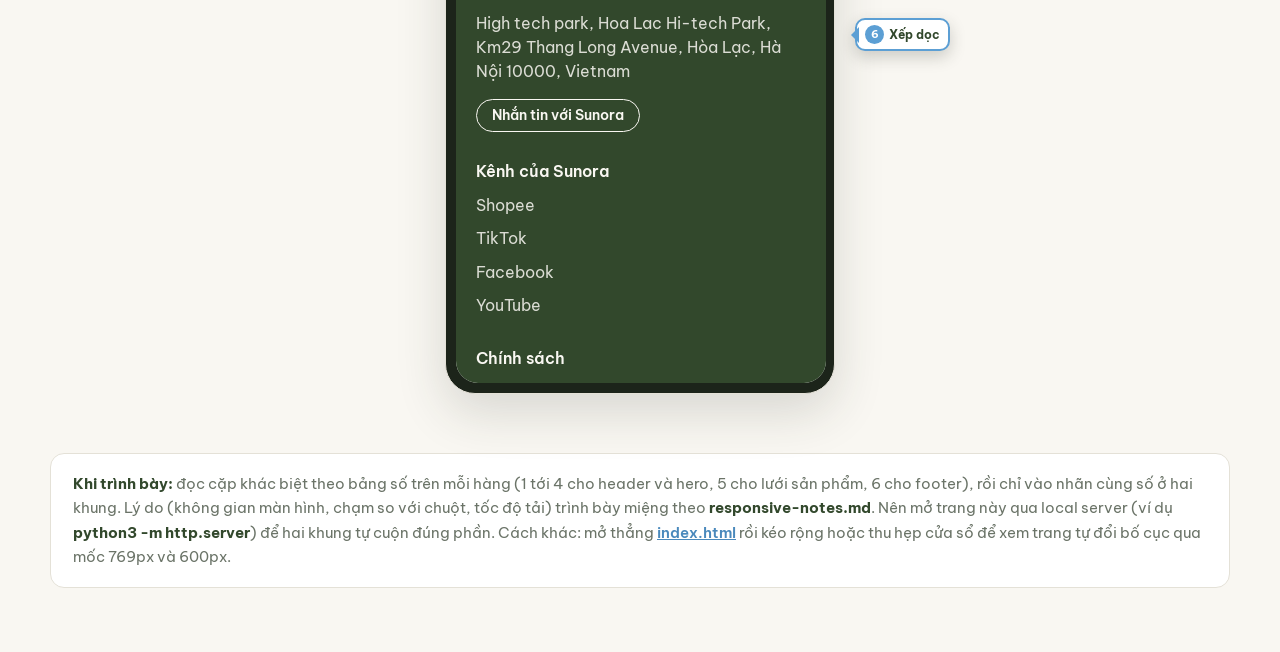
==== commit 4e6dc343: "Enlarge compare_N callout arrow clearance and fit Hang 1 pair chips on one line Co-Authored-By: Clau" ====
--- a/compare_N.html
+++ b/compare_N.html
@@ -50,9 +50,9 @@
     .page-head a { color: var(--blue-dark); font-weight: 600; }
 
     /* --------------------------- Mỗi hàng so sánh ------------------------ */
-    /* Đủ rộng để khung desktop (966px) và mobile (574px) đứng cạnh nhau trên màn
-       chiếu rộng; màn hẹp hơn sẽ tự xuống dòng (khung mobile xuống dưới desktop). */
-    .cmp { max-width: 1620px; margin: 0 auto 52px; }
+    /* Đủ rộng để khung desktop (966px) và mobile (650px) đứng cạnh nhau trên màn
+       chiếu rộng (1920); màn hẹp hơn sẽ tự xuống dòng (khung mobile xuống dưới desktop). */
+    .cmp { max-width: 1700px; margin: 0 auto 52px; }
     .cmp + .cmp { padding-top: 40px; border-top: 1px dashed var(--line); }
 
     .cmp__head { max-width: 1180px; margin: 0 auto 20px; }
@@ -71,10 +71,12 @@
     .cmp__pairs .sep { color: var(--muted); font-weight: 700; padding: 0 2px; }
 
     /* Hàng 1 có 4 chip cặp: xếp lưới 2x2 thẳng cột theo thứ tự 1,2,3,4 (1,2 trên; 3,4 dưới).
+       Cột đủ rộng để chip dài nhất (1 và 4) nằm gọn một dòng trên màn rộng; màn hẹp tự wrap.
        Hàng 2 và 3 chỉ có 1 chip nên giữ canh giữa theo .cmp__pairs gốc (flex center). */
+    .stage-hero .cmp__head { max-width: 1300px; }
     .stage-hero .cmp__pairs {
-      display: grid; grid-template-columns: 1fr 1fr; gap: 10px;
-      max-width: 960px; margin-inline: auto;
+      display: grid; grid-template-columns: 1fr 1fr; gap: 12px;
+      max-width: 1300px; margin-inline: auto;
     }
     .stage-hero .cmp__pairs li { max-width: none; }
 
@@ -86,7 +88,7 @@
     }
 
     /* --------------------------- Sân khấu 2 khung ------------------------ */
-    .stage { display: flex; flex-wrap: wrap; gap: 20px; align-items: flex-start; justify-content: center; }
+    .stage { display: flex; flex-wrap: wrap; gap: 16px; align-items: flex-start; justify-content: center; }
     .device { text-align: center; }
     /* Nhãn phải nằm TRÊN khung (block-level), không nằm cạnh, nếu không thì khung
        desktop và mobile cộng nhãn sẽ quá rộng và bị xuống dòng. */
@@ -107,7 +109,7 @@
     .desktop iframe { width: var(--w); height: var(--h); transform: scale(var(--scale)); transform-origin: top left; }
 
     /* Khung MOBILE: viền điện thoại, iframe rộng 370px */
-    .phone { --pw: 390px; --ph: 780px; --pad: 10px; --gut: 120px; }
+    .phone { --pw: 390px; --ph: 780px; --pad: 10px; --gut: 130px; }
     .phone .screen { width: var(--pw); height: var(--ph); border-radius: 30px; padding: var(--pad); background: #1c241a; }
     .phone iframe { width: calc(var(--pw) - var(--pad) * 2); height: calc(var(--ph) - var(--pad) * 2); border-radius: 22px; background: #fff; }
 
@@ -121,7 +123,7 @@
 
     /* --------------------------- Callout (ngoài khung) ------------------- */
     .callout {
-      --lead: 11px;   /* khoảng chip lùi khỏi mép khung, chừa chỗ cho mũi tên + khoảng thở */
+      --lead: 20px;   /* khoảng chip lùi khỏi mép khung, chừa chỗ cho mũi tên + khoảng thở rõ (khoảng 14px) */
       position: absolute; z-index: 6; pointer-events: none;
       display: inline-flex; align-items: center; gap: 5px;
       width: max-content; max-width: calc(var(--gut) - var(--lead) - 2px); text-align: left;
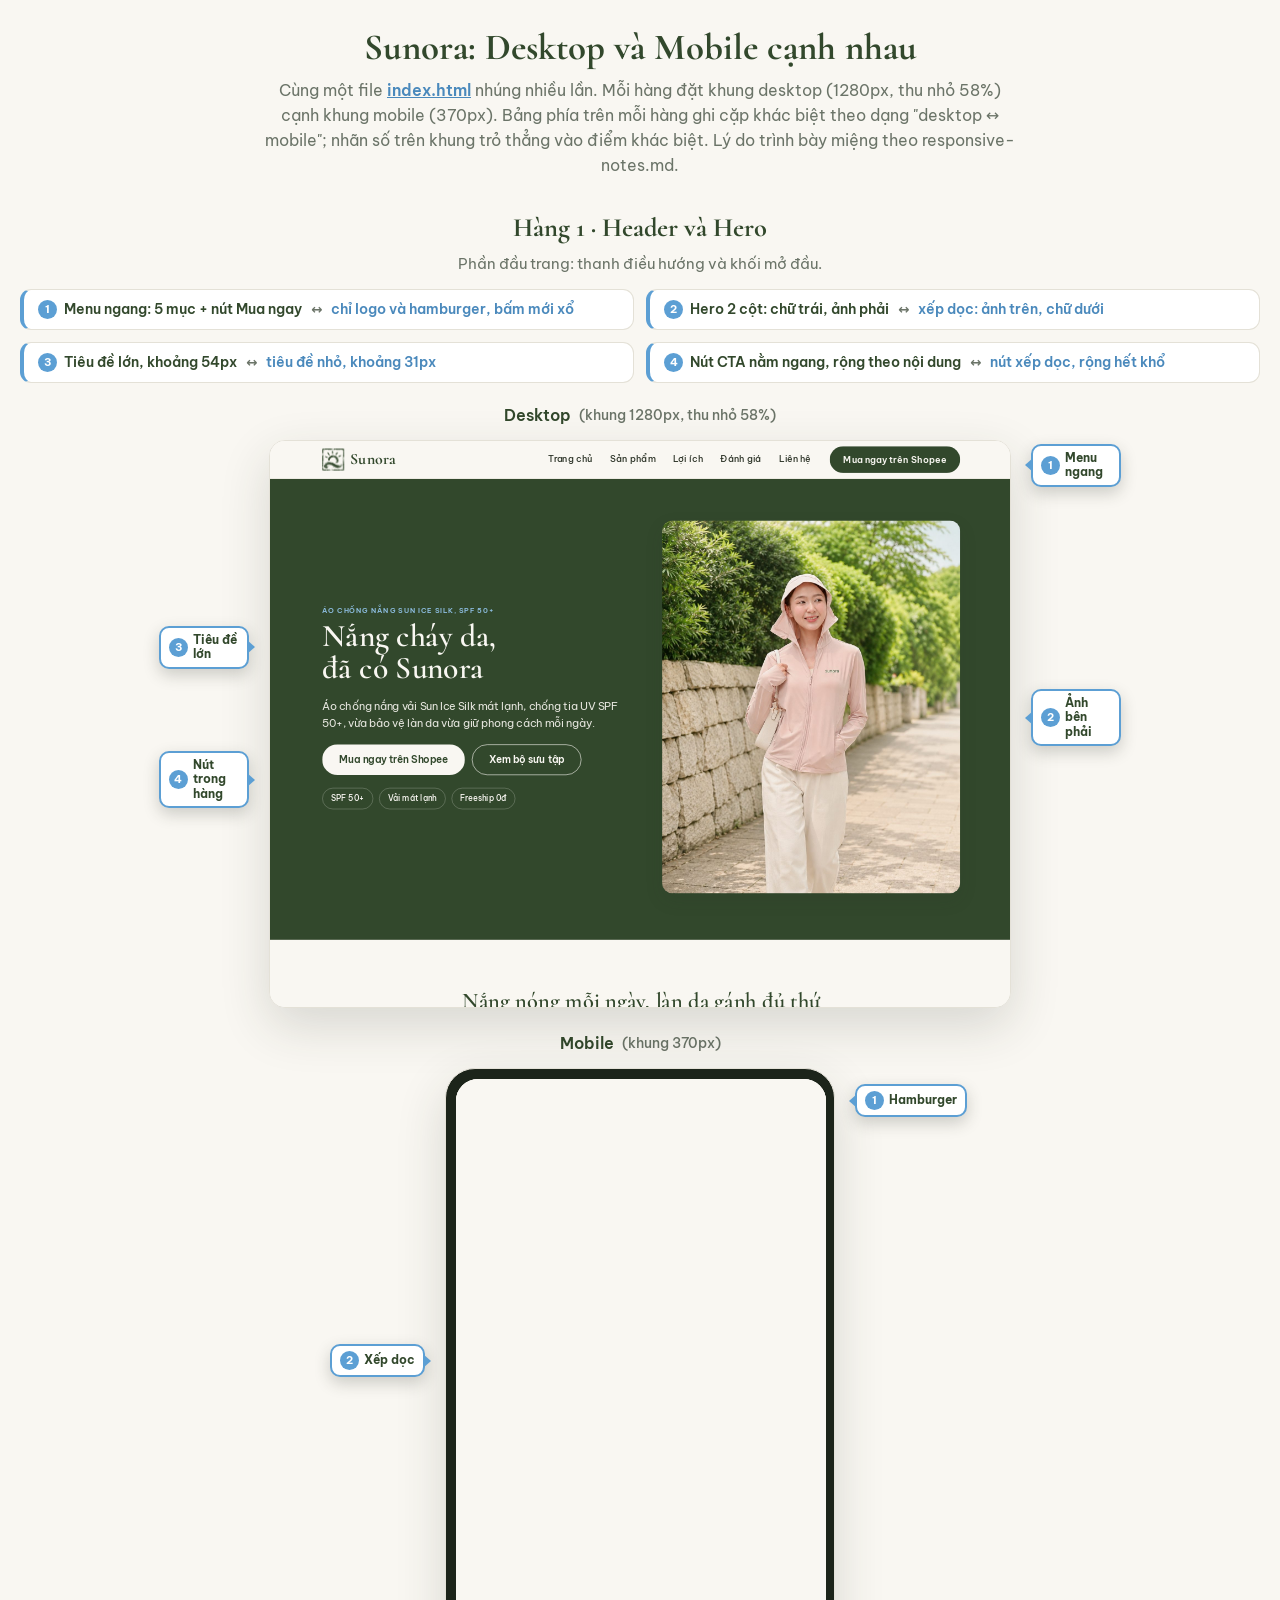
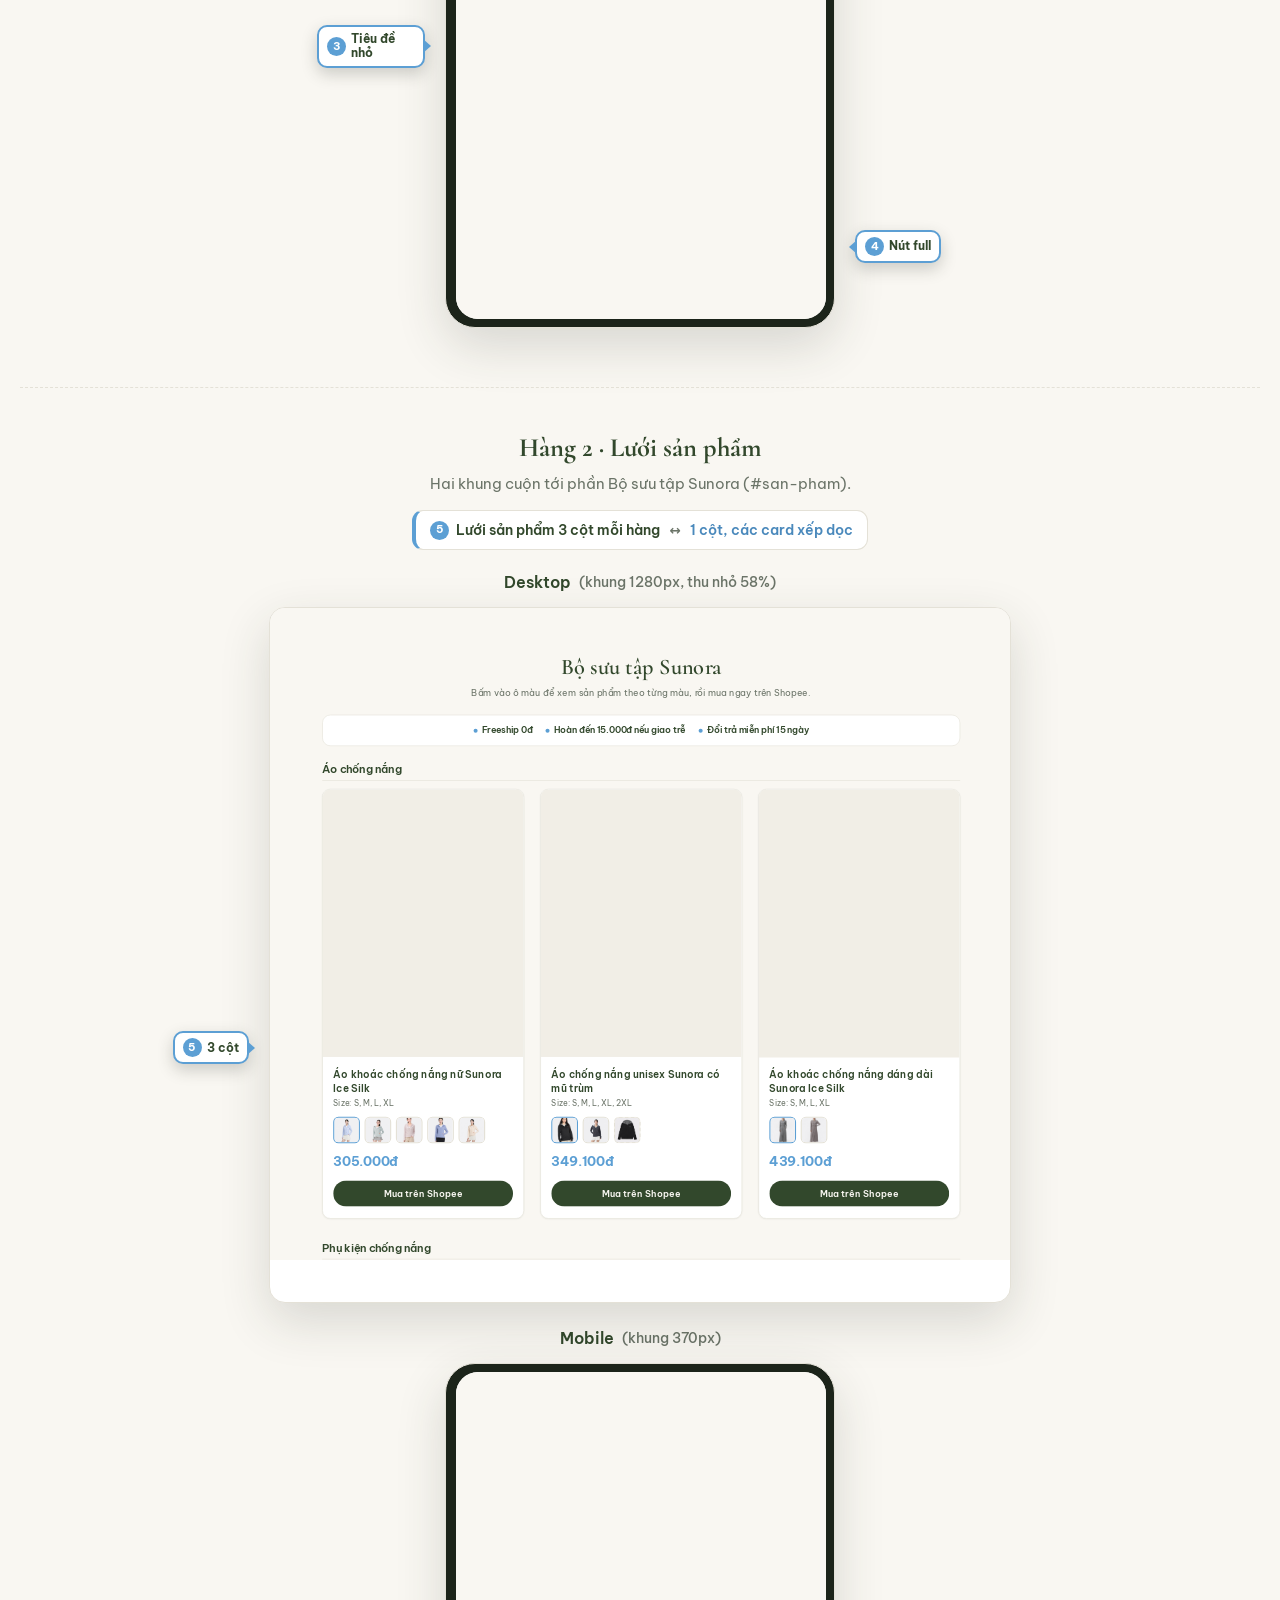
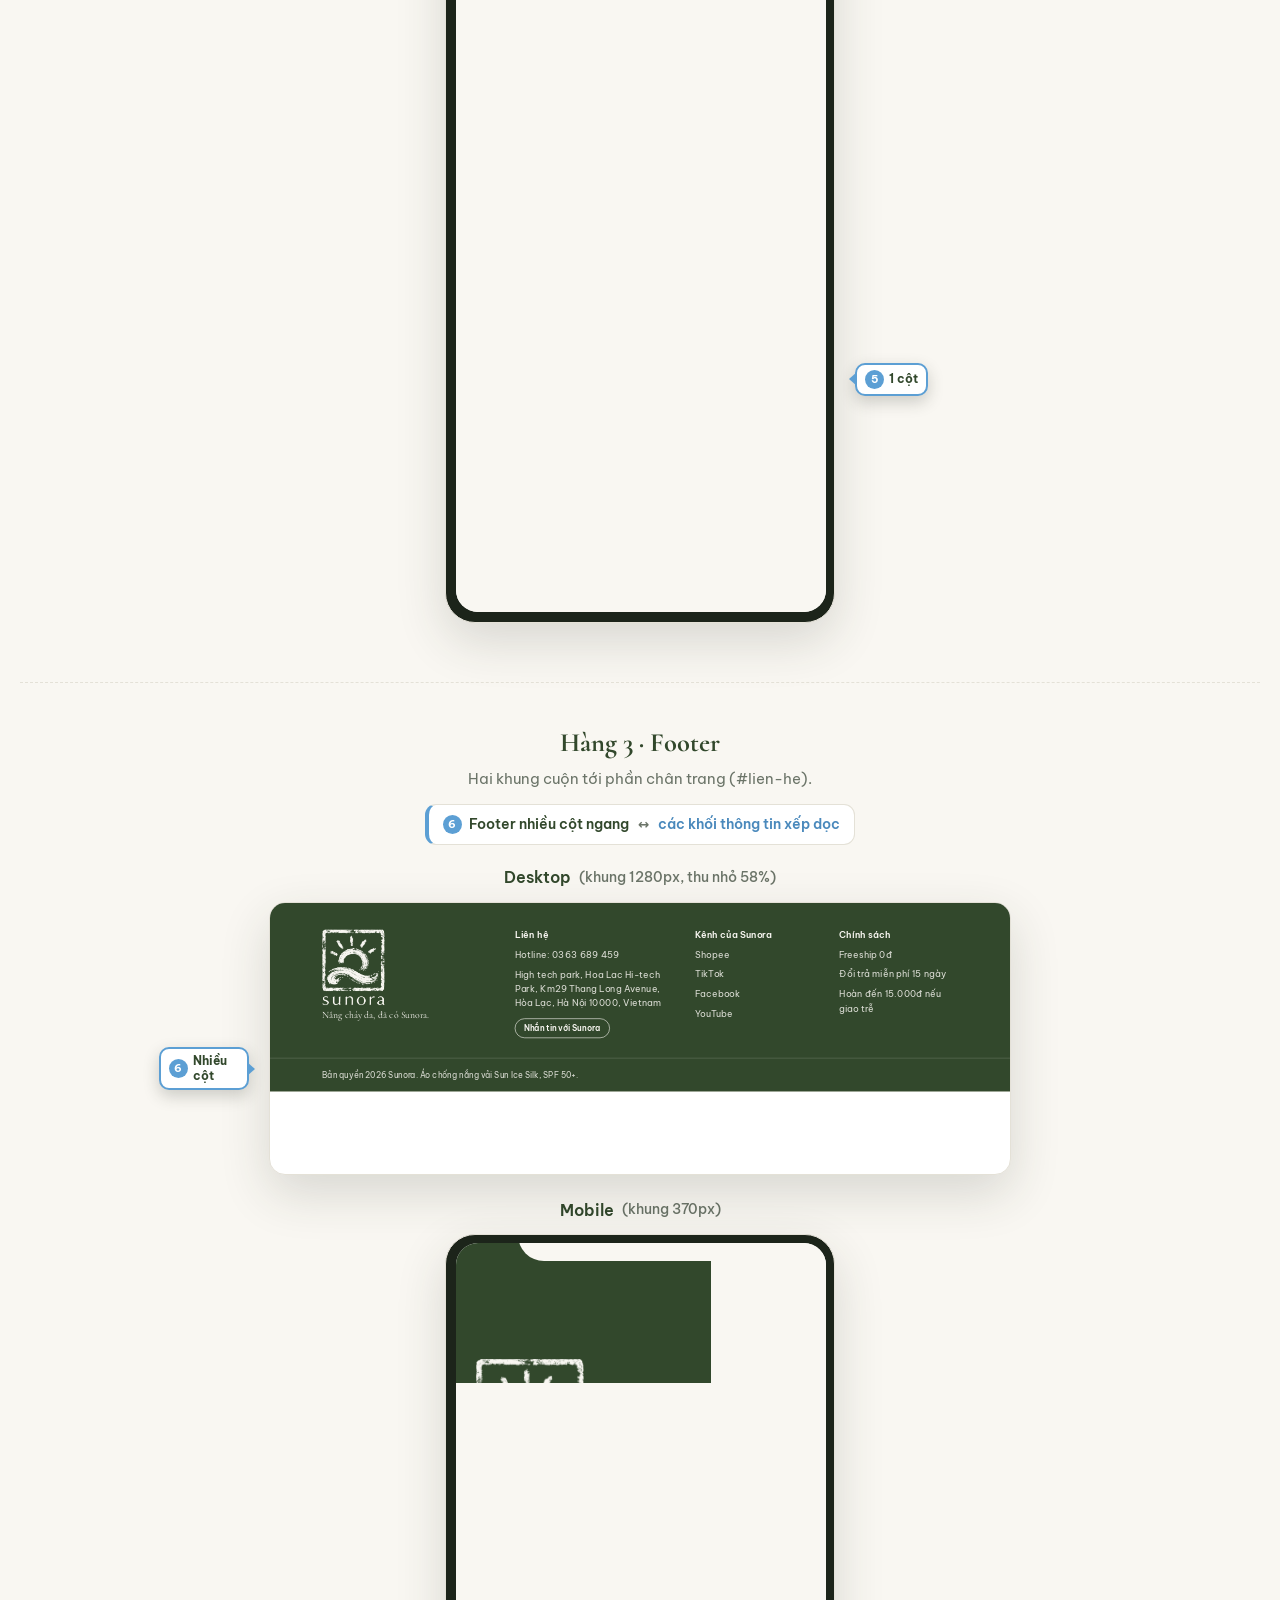
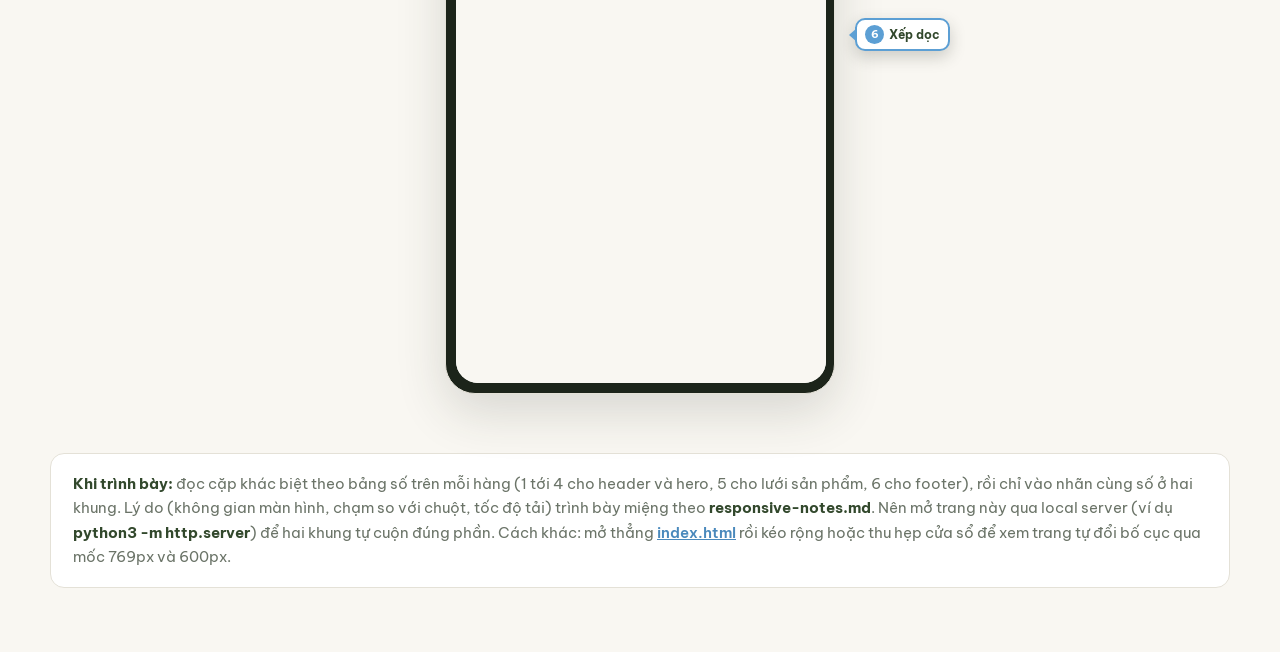
==== commit f07c9517: "Make compare_N callout arrows uniform: flush triangle on chip outer edge with clean frame clearance " ====
--- a/compare_N.html
+++ b/compare_N.html
@@ -136,10 +136,15 @@
     /* rg = lề phải, nhãn lùi khỏi mép phải màn một khoảng --lead, mũi tên trỏ trái */
     .callout.rg { left: calc(100% - var(--gut) + var(--lead)); right: auto; }
 
-    /* Mũi tên dài hơn một chút và chừa khoảng thở khoảng 5px tới mép khung */
-    .callout::after { content: ""; position: absolute; top: 50%; width: 0; height: 0; }
-    .callout.lg::after { right: -14px; transform: translateY(-50%); border: 8px solid transparent; border-left-color: var(--blue); }
-    .callout.rg::after { left: -14px;  transform: translateY(-50%); border: 8px solid transparent; border-right-color: var(--blue); }
+    /* Mũi tên tam giác ĐỒNG NHẤT trên mọi chip: cùng cỡ (8px ngang, 14px dọc), cùng màu,
+       đáy sát mép NGOÀI chip (cạnh hướng về khung), canh giữa theo chiều dọc; đầu mũi tên
+       cách mép khung một khoảng sạch khoảng 14px (nhờ --lead). */
+    .callout::after {
+      content: ""; position: absolute; top: 50%; transform: translateY(-50%);
+      width: 0; height: 0; border-top: 7px solid transparent; border-bottom: 7px solid transparent;
+    }
+    .callout.lg::after { left: 100%; border-left: 8px solid var(--blue); }
+    .callout.rg::after { right: 100%; border-right: 8px solid var(--blue); }
 
     /* --------------------------- Ghi chú cuối trang ---------------------- */
     .legend {
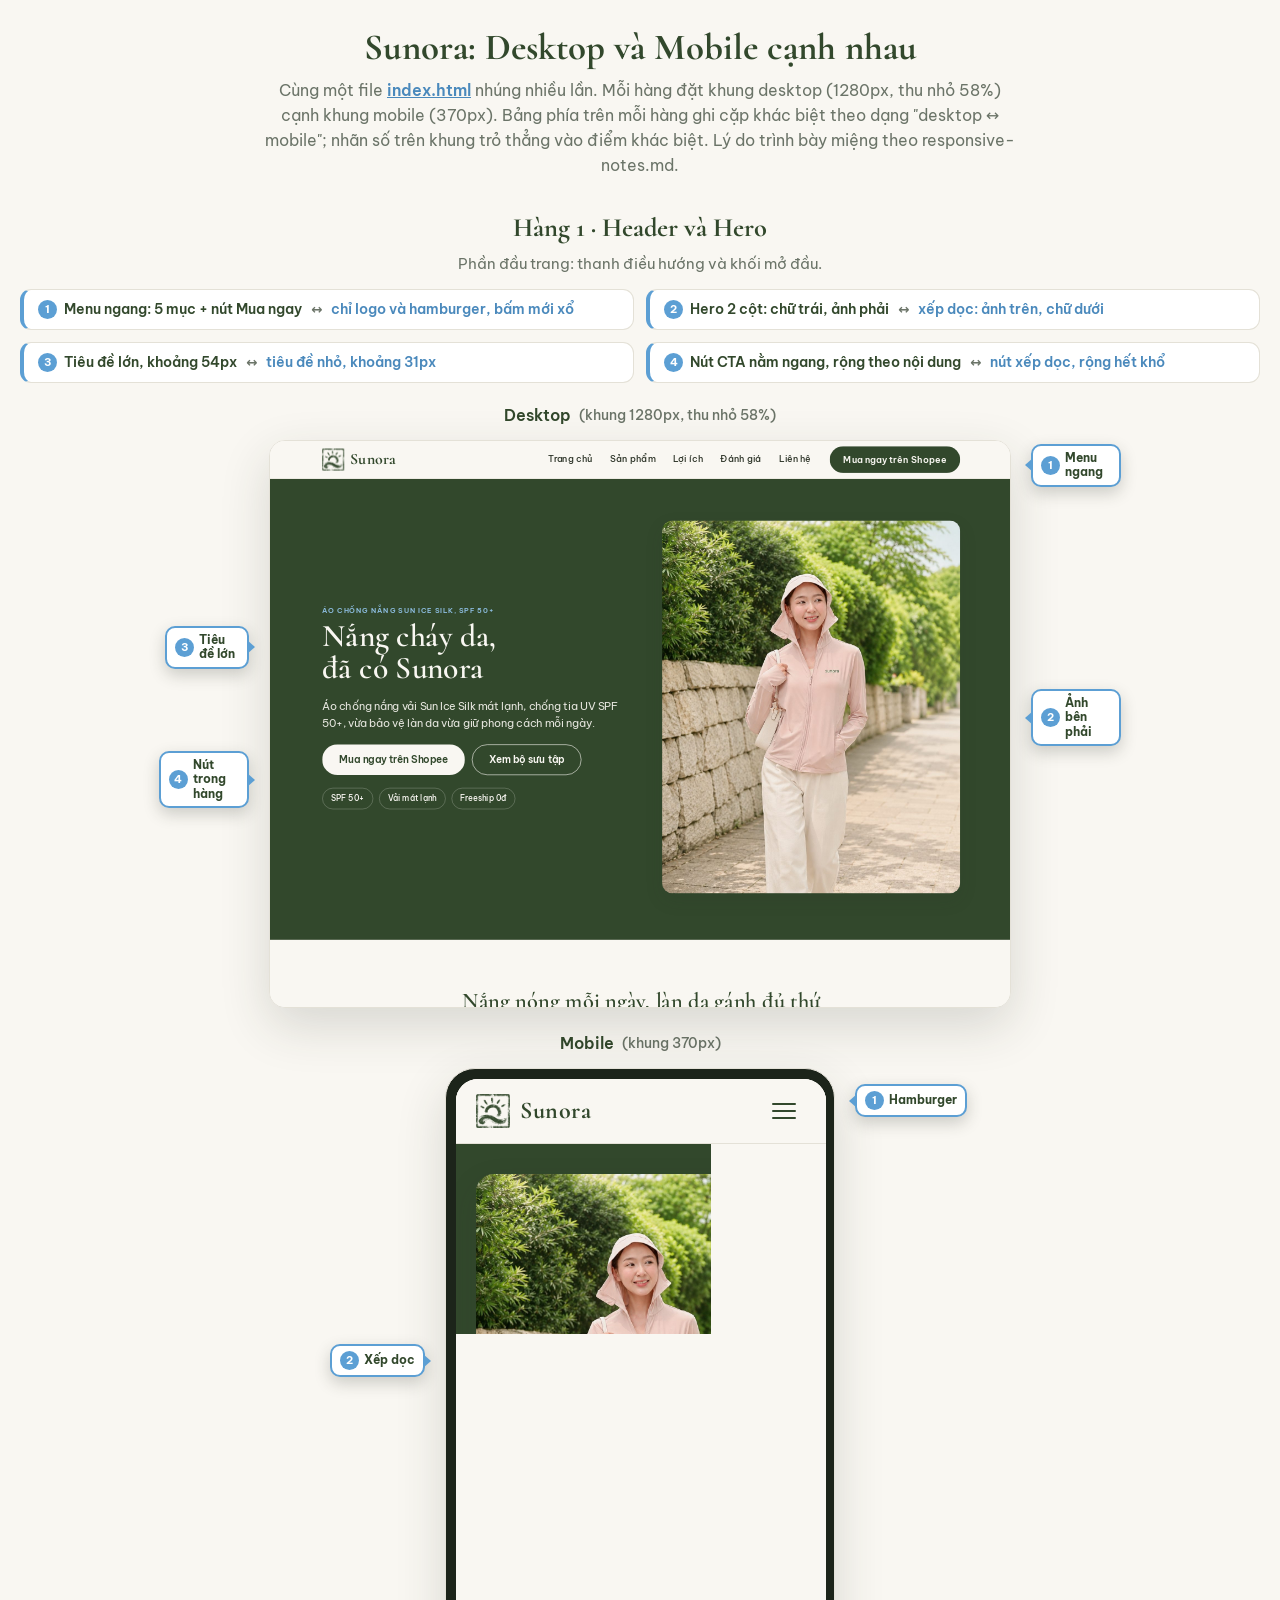
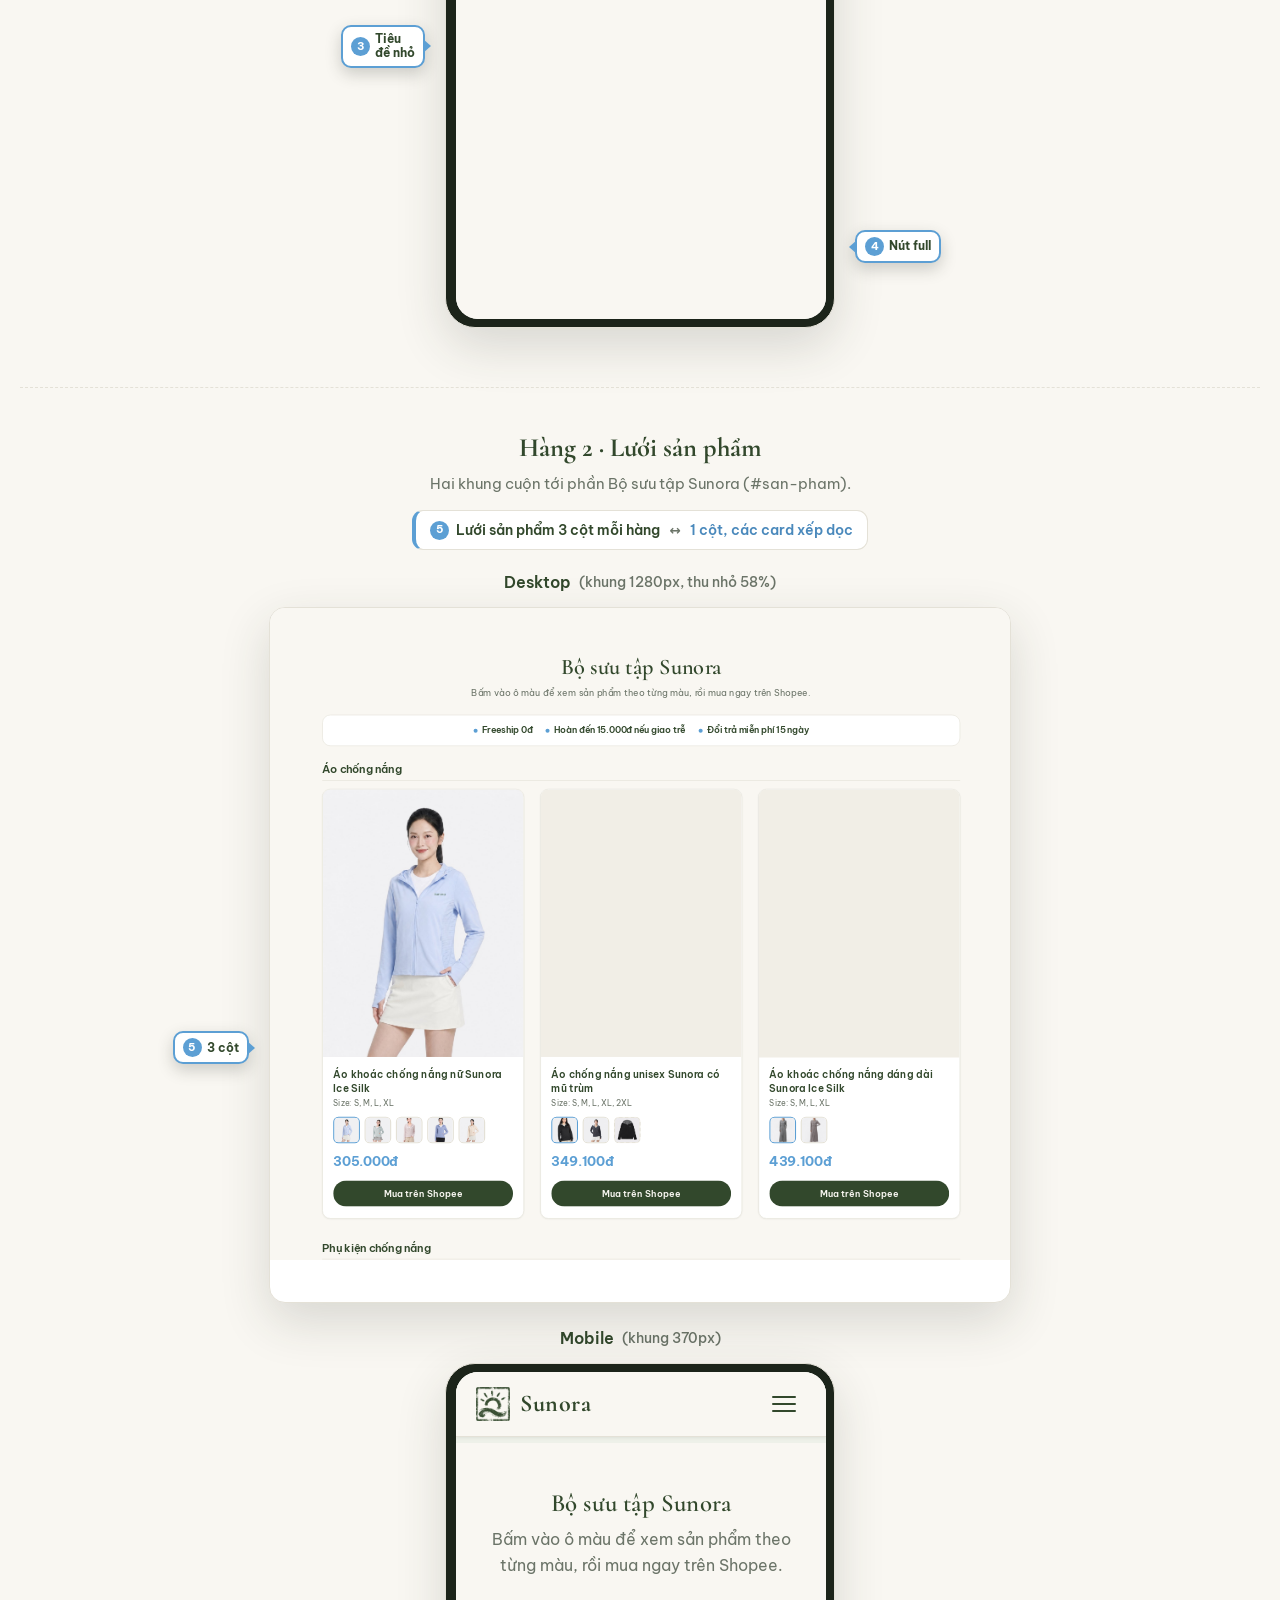
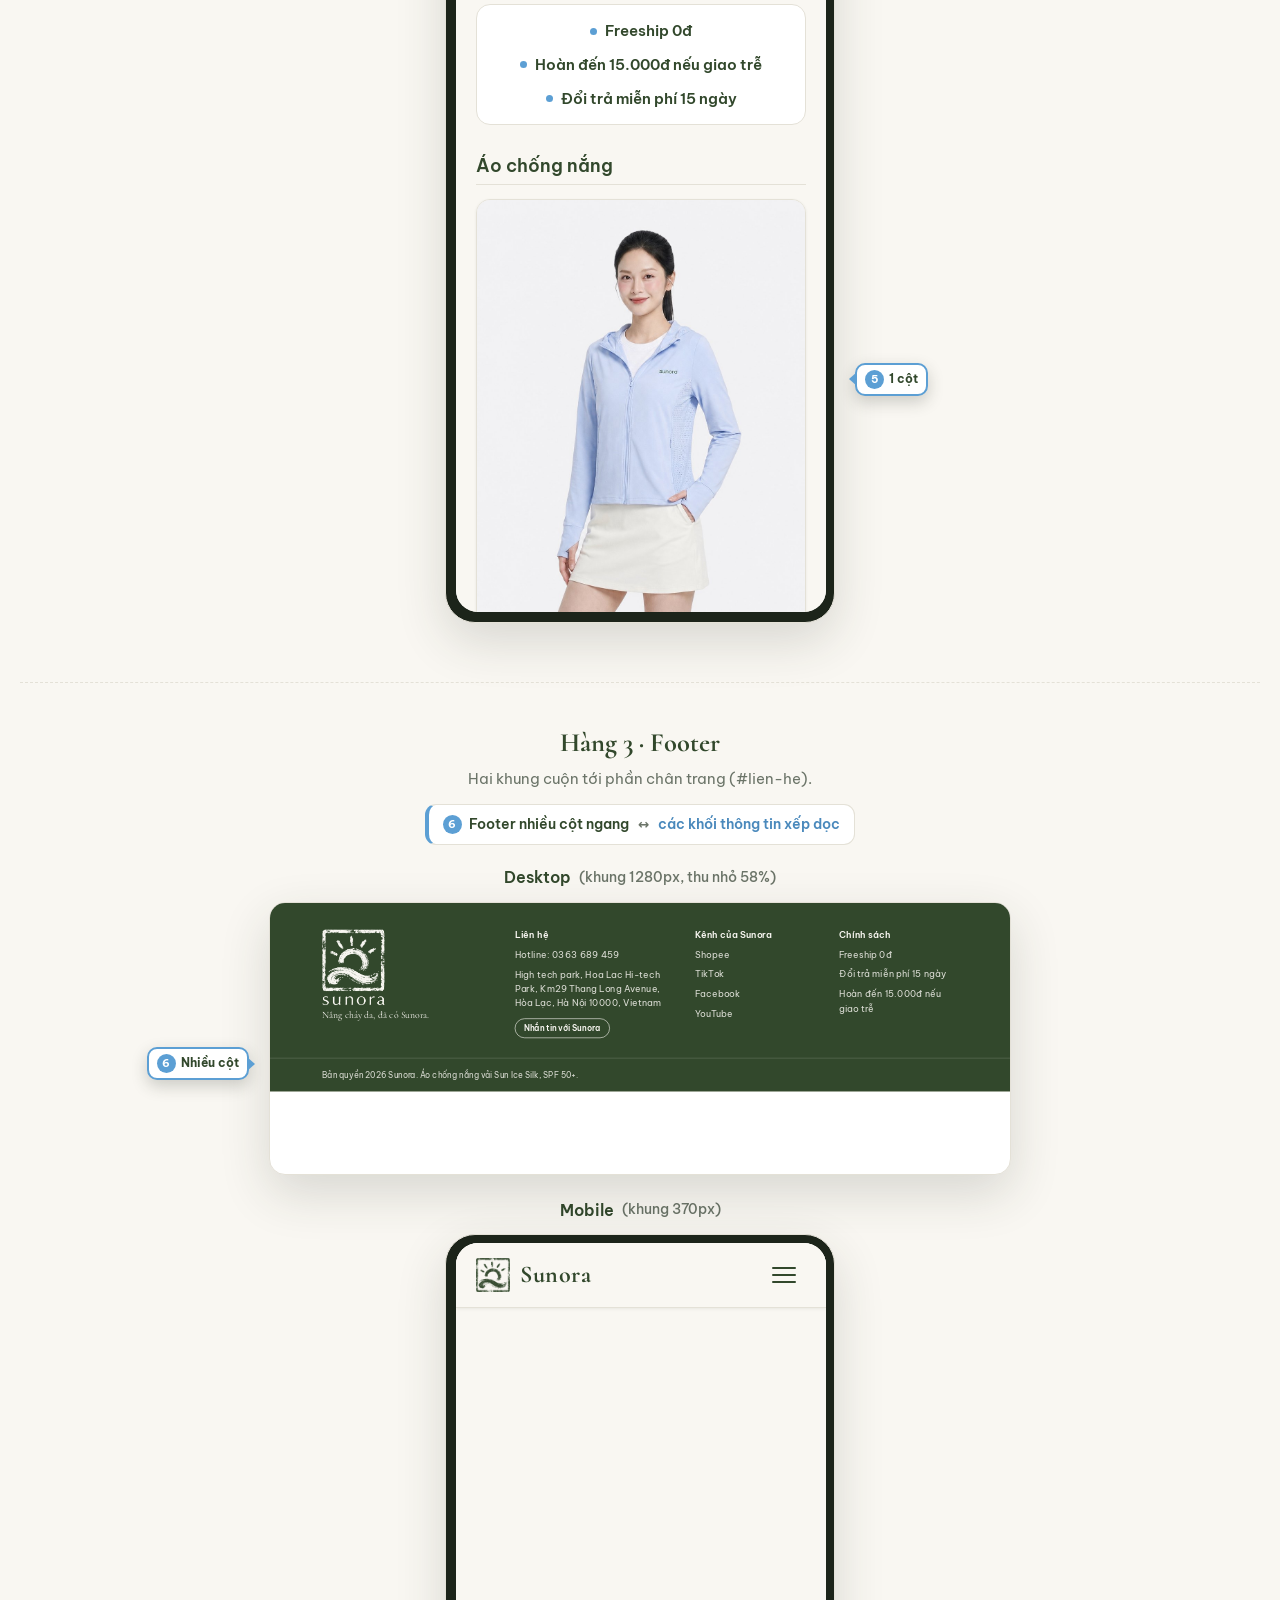
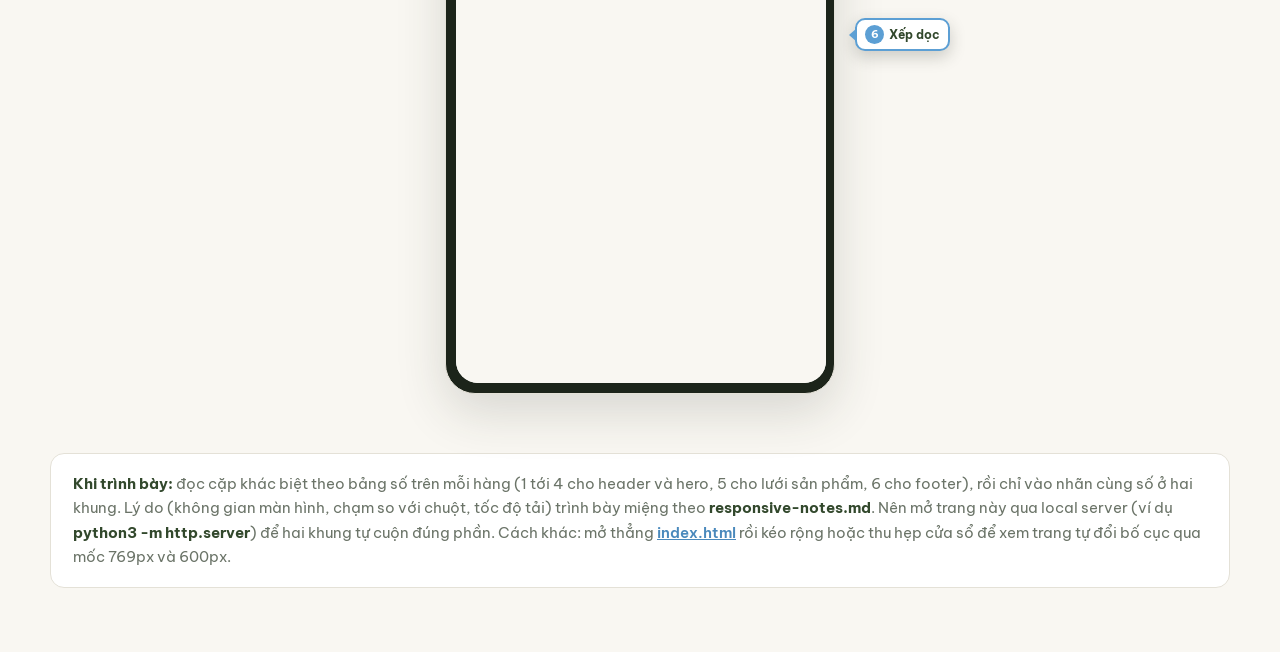
==== commit 2697916e: "Adjust wrap of 3 compare_N chips: one-line Nhieu cot, narrow stacked Tieu de lon and Tieu de nho Co-" ====
--- a/compare_N.html
+++ b/compare_N.html
@@ -162,19 +162,19 @@
        ===================================================================== */
     /* Hàng 1 desktop (canh theo vị trí thật đo trong khung) */
     #r1d1 { top: 4px; }     /* Menu ngang (rg) -> thanh menu */
-    #r1d3 { top: 186px; }   /* Tiêu đề lớn (lg) -> tiêu đề hero */
+    #r1d3 { top: 186px; max-width: 84px; }   /* Tiêu đề lớn (lg): hẹp để xếp dọc nhiều dòng giống "Ảnh bên phải" */
     #r1d2 { top: 249px; }   /* Ảnh bên phải (rg) -> ảnh người mẫu */
     #r1d4 { top: 311px; }   /* Nút trong hàng (lg) -> cụm nút CTA */
     /* Hàng 1 mobile */
     #r1m1 { top: 16px; max-width: none; white-space: nowrap; }   /* Hamburger (rg): cho hiện đủ một dòng, không cắt */
     #r1m2 { top: 276px; }   /* Xếp dọc (lg) -> ảnh nằm trên */
-    #r1m3 { top: 557px; }   /* Tiêu đề nhỏ (lg) */
+    #r1m3 { top: 557px; max-width: 84px; }   /* Tiêu đề nhỏ (lg): hẹp để xếp dọc nhiều dòng giống "Ảnh bên phải" */
     #r1m4 { top: 762px; }   /* Nút full (rg) */
     /* Hàng 2 */
     #r2d5 { top: 424px; }   /* 3 cột (lg) -> hàng 3 card */
     #r2m5 { top: 600px; }   /* 1 cột (rg) -> card đơn */
     /* Hàng 3 */
-    #r3d6 { top: 145px; }   /* Nhiều cột (lg) -> 4 cột footer */
+    #r3d6 { top: 145px; max-width: none; white-space: nowrap; }   /* Nhiều cột (lg): một dòng giống "Xếp dọc" */
     #r3m6 { top: 384px; }   /* Xếp dọc (rg) -> khối footer dọc */
 
     /* Màn hẹp: hai khung tự xuống dòng cho gọn */
